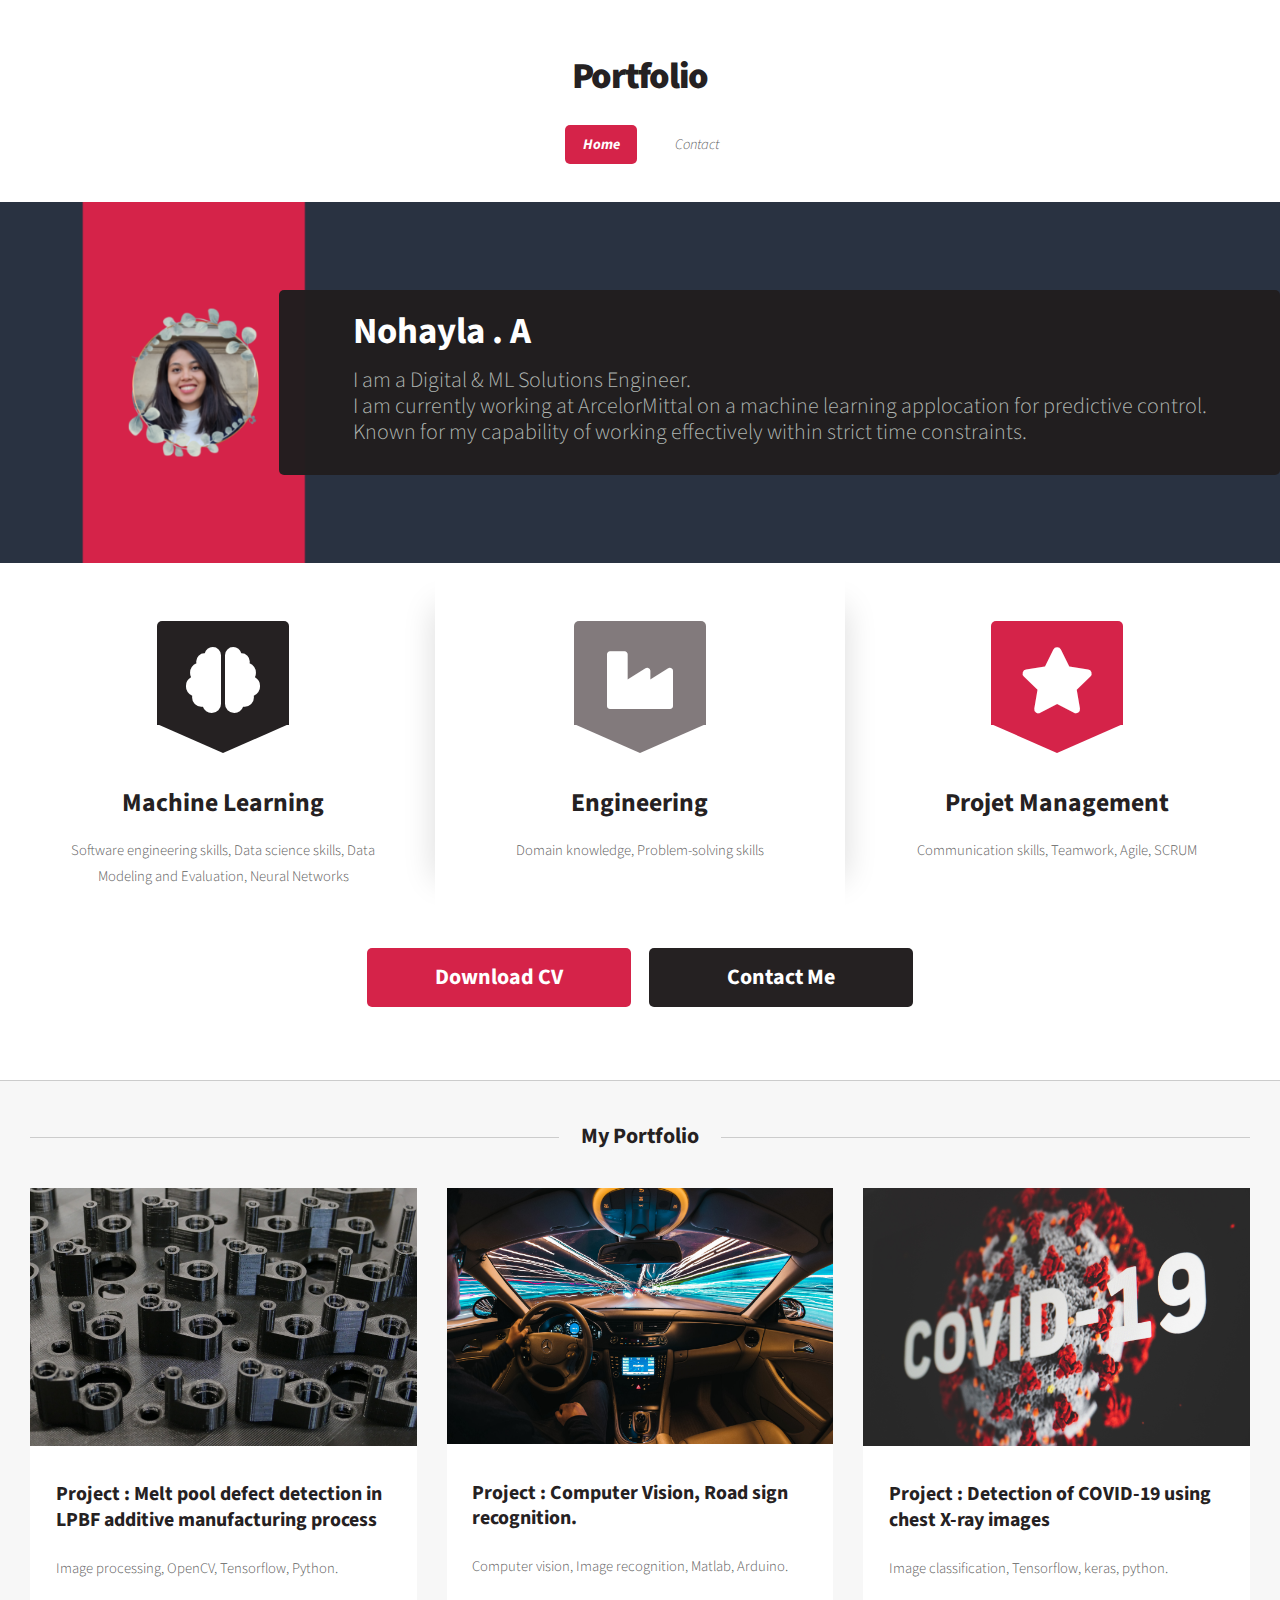
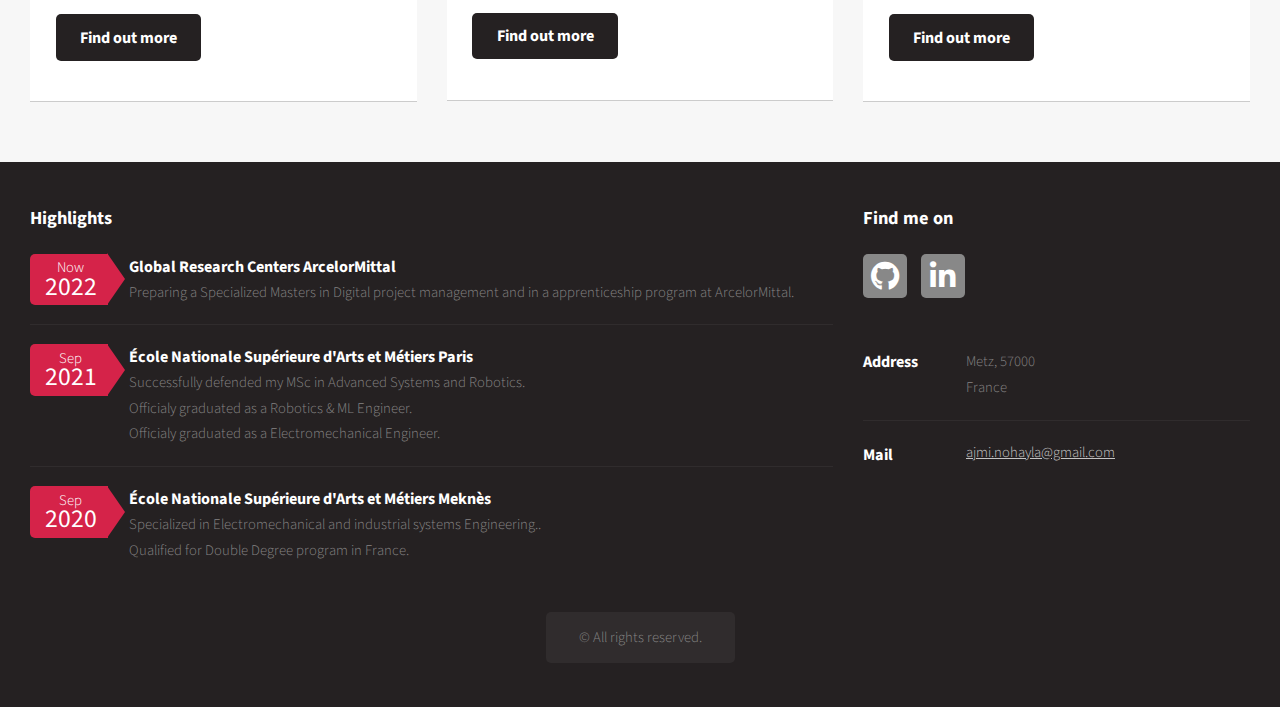
==== index.html @ 2f200c9f "initial commit" ====
<!DOCTYPE HTML>
<!--
	Dopetrope by HTML5 UP
	html5up.net | @ajlkn
	Free for personal and commercial use under the CCA 3.0 license (html5up.net/license)
-->
<html>
	<head>
		<title>Nohayla</title>
		<link rel="shortcut icon" href="images/logo.png" />
		<meta charset="utf-8" />
		<meta name="viewport" content="width=device-width, initial-scale=1, user-scalable=no" />
		<link rel="stylesheet" href="assets/css/main.css" />
	</head>
	<body class="homepage is-preload">
		<div id="page-wrapper">

			<!-- Header -->
				<section id="header">

					<!-- Logo -->
						<h1><a href="index.html">Portfolio</a></h1>

					<!-- Nav -->
						<nav id="nav">
							<ul>
								<li class="current"><a href="index.html">Home</a></li>
								<!-- <li>
									<a href="#">Dropdown</a>
									<ul>
										<li><a href="#">Lorem ipsum dolor</a></li>
										<li><a href="#">Magna phasellus</a></li>
										<li><a href="#">Etiam dolore nisl</a></li>
										<li>
											<a href="#">Phasellus consequat</a>
											<ul>
												<li><a href="#">Magna phasellus</a></li>
												<li><a href="#">Etiam dolore nisl</a></li>
												<li><a href="#">Veroeros feugiat</a></li>
												<li><a href="#">Nisl sed aliquam</a></li>
												<li><a href="#">Dolore adipiscing</a></li>
											</ul>
										</li>
										<li><a href="#">Veroeros feugiat</a></li>
									</ul>
								</li> -->
								<!-- <li><a href="left-sidebar.html">Left Sidebar</a></li>
								<li><a href="right-sidebar.html">Right Sidebar</a></li>-->
								<li><a href="contact.html">Contact</a></li> 
							</ul>
						</nav>

					<!-- Banner -->
						<section id="banner">
							<header>
								<h2>Nohayla . A</h2>
								<p> I am a Digital & ML Solutions Engineer. <br />
									I am currently working at ArcelorMittal on a machine learning applocation for predictive control.<br />
									Known for my capability of working effectively within strict time constraints.<br /></p>
							</header>
						</section>

					<!-- Intro -->
						<section id="intro" class="container">
							<div class="row">
								<div class="col-4 col-12-medium">
									<section class="first">
										<i class="icon solid featured alt fa-brain"></i>
										<header>
											<h2>Machine Learning</h2>
										</header>
										<p>Software engineering skills, Data science skills, Data Modeling and Evaluation, Neural Networks</p>
									</section>
								</div>
								<div class="col-4 col-12-medium">
									<section class="middle">
										<i class="icon solid featured alt2 fa-industry"></i>
										<header>
											<h2>Engineering</h2>
										</header>
										<p>Domain knowledge, Problem-solving skills</p>
									</section>
								</div>
								<div class="col-4 col-12-medium">
									<section class="last">
										<i class="icon solid featured fa-star"></i>
										<header>
											<h2>Projet Management</h2>
										</header>
										<p>Communication skills, Teamwork, Agile, SCRUM</p>
									</section>
								</div>
							</div>
							<footer>
								<ul class="actions">
									<li><a href="#" class="button large">Download CV</a></li>
									<li><a href="contact.html" class="button alt large">Contact Me</a></li>
								</ul>
							</footer>
						</section>

				</section>

			<!-- Main -->
				<section id="main">
					<div class="container">
						<div class="row">
							<div class="col-12">

								<!-- Portfolio -->
									<section>
										<header class="major">
											<h2>My Portfolio</h2>
										</header>
										<div class="row">
											<div class="col-4 col-6-medium col-12-small">
												<section class="box">
													<a href="#" class="image featured"><img src="images/pic02.jpg" alt="" /></a>
													<header>
														<h3>Project : Melt pool defect detection in LPBF additive manufacturing process</h3>
													</header>
													<p>Image processing, OpenCV, Tensorflow, Python.</p>
													<footer>
														<ul class="actions">
															<li><a href="#" class="button alt">Find out more</a></li>
														</ul>
													</footer>
												</section>
											</div>
											<div class="col-4 col-6-medium col-12-small">
												<section class="box">
													<a href="#" class="image featured"><img src="images/pic03.jpg" alt="" /></a>
													<header>
														<h3>Project : Computer Vision, Road sign recognition.</h3>
													</header>
													<p>Computer vision, Image recognition, Matlab, Arduino.</p>
													<footer>
														<ul class="actions">
															<li><a href="#" class="button alt">Find out more</a></li>
														</ul>
													</footer>
												</section>
											</div>
											<div class="col-4 col-6-medium col-12-small">
												<section class="box">
													<a href="#" class="image featured"><img src="images/pic04.jpg" alt="" /></a>
													<header>
														<h3>Project : Detection of COVID-19 using chest X-ray images</h3>
													</header>
													<p>Image classification, Tensorflow, keras, python.</p>
													<footer>
														<ul class="actions">
															<li><a href="#" class="button alt">Find out more</a></li>
														</ul>
													</footer>
												</section>
											</div>
											<!-- <div class="col-4 col-6-medium col-12-small">
												<section class="box">
													<a href="#" class="image featured"><img src="images/pic05.jpg" alt="" /></a>
													<header>
														<h3>Project 4</h3>
													</header>
													<p>Lorem ipsum dolor sit amet sit veroeros sed amet blandit consequat veroeros lorem blandit adipiscing et feugiat phasellus tempus dolore ipsum lorem dolore.</p>
													<footer>
														<ul class="actions">
															<li><a href="#" class="button alt">Find out more</a></li>
														</ul>
													</footer>
												</section>
											</div> -->
											<!-- <div class="col-4 col-6-medium col-12-small">
												<section class="box">
													<a href="#" class="image featured"><img src="images/pic06.jpg" alt="" /></a>
													<header>
														<h3>Etiam nisl consequat</h3>
													</header>
													<p>Lorem ipsum dolor sit amet sit veroeros sed amet blandit consequat veroeros lorem blandit adipiscing et feugiat phasellus tempus dolore ipsum lorem dolore.</p>
													<footer>
														<ul class="actions">
															<li><a href="#" class="button alt">Find out more</a></li>
														</ul>
													</footer>
												</section>
											</div>
											<div class="col-4 col-6-medium col-12-small">
												<section class="box">
													<a href="#" class="image featured"><img src="images/pic07.jpg" alt="" /></a>
													<header>
														<h3>Dolore nisl feugiat</h3>
													</header>
													<p>Lorem ipsum dolor sit amet sit veroeros sed amet blandit consequat veroeros lorem blandit adipiscing et feugiat phasellus tempus dolore ipsum lorem dolore.</p>
													<footer>
														<ul class="actions">
															<li><a href="#" class="button alt">Find out more</a></li>
														</ul>
													</footer>
												</section>
											</div> -->
										</div>
									</section>

							</div>
							<div class="col-12">

								<!-- Blog
									<section>
										<header class="major">
											<h2>The Blog</h2>
										</header>
										<div class="row">
											<div class="col-6 col-12-small">
												<section class="box">
													<a href="#" class="image featured"><img src="images/pic08.jpg" alt="" /></a>
													<header>
														<h3>Magna tempus consequat</h3>
														<p>Posted 45 minutes ago</p>
													</header>
													<p>Lorem ipsum dolor sit amet sit veroeros sed et blandit consequat sed veroeros lorem et blandit adipiscing feugiat phasellus tempus hendrerit, tortor vitae mattis tempor, sapien sem feugiat sapien, id suscipit magna felis nec elit. Class aptent taciti sociosqu ad litora torquent per conubia nostra, per inceptos lorem ipsum dolor sit amet.</p>
													<footer>
														<ul class="actions">
															<li><a href="#" class="button icon solid fa-file-alt">Continue Reading</a></li>
															<li><a href="#" class="button alt icon solid fa-comment">33 comments</a></li>
														</ul>
													</footer>
												</section>
											</div>
											<div class="col-6 col-12-small">
												<section class="box">
													<a href="#" class="image featured"><img src="images/pic09.jpg" alt="" /></a>
													<header>
														<h3>Aptent veroeros aliquam</h3>
														<p>Posted 45 minutes ago</p>
													</header>
													<p>Lorem ipsum dolor sit amet sit veroeros sed et blandit consequat sed veroeros lorem et blandit adipiscing feugiat phasellus tempus hendrerit, tortor vitae mattis tempor, sapien sem feugiat sapien, id suscipit magna felis nec elit. Class aptent taciti sociosqu ad litora torquent per conubia nostra, per inceptos lorem ipsum dolor sit amet.</p>
													<footer>
														<ul class="actions">
															<li><a href="#" class="button icon solid fa-file-alt">Continue Reading</a></li>
															<li><a href="#" class="button alt icon solid fa-comment">33 comments</a></li>
														</ul>
													</footer>
												</section>
											</div>
										</div>
									</section> -->

							</div>
						</div>
					</div>
				</section>

			<!-- Footer -->
				<section id="footer">
					<div class="container">
						<div class="row">
							<div class="col-8 col-12-medium">
								<section>
									<header>
										<h2>Highlights</h2>
									</header>
									<ul class="dates">
										<li>
											<span class="date">Now <strong>2022</strong></span>
											<h3><a href="https://corporate.arcelormittal.com/about/research-and-development">Global Research Centers ArcelorMittal</a></h3>
											<p>Preparing a Specialized Masters in Digital project management and in a apprenticeship program at ArcelorMittal.</p>
										</li>
										<li>
											<span class="date">Sep <strong>2021</strong></span>
											<h3><a href="https://artsetmetiers.fr/">École Nationale Supérieure d'Arts et Métiers Paris</a></h3>
											<p>Successfully defended my MSc in Advanced Systems and Robotics. <br />
												Officialy graduated as a Robotics & ML Engineer.<br />
												Officialy graduated as a Electromechanical Engineer.</p>
										</li>
										<li>
											<span class="date">Sep <strong>2020</strong></span>
											<h3><a href="http://www.ensam-umi.ac.ma/?page_id=4122">École Nationale Supérieure d'Arts et Métiers Meknès</a></h3>
											<p>Specialized in Electromechanical and industrial systems Engineering..<br />
												Qualified for Double Degree program in France.</p>
										</li>
									</ul>
								</section>
							</div>
							<!-- <div class="col-4 col-12-medium">
								<section>
									<header>
										<h2>What's this all about?</h2>
									</header>
									<a href="#" class="image featured"><img src="images/pic10.jpg" alt="" /></a>
									<p>
										This is <strong>Dopetrope</strong> a free, fully responsive HTML5 site template by
										<a href="http://twitter.com/ajlkn">AJ</a> for <a href="http://html5up.net/">HTML5 UP</a> It's released for free under
										the <a href="http://html5up.net/license/">Creative Commons Attribution</a> license so feel free to use it for any personal or commercial project &ndash; just don't forget to credit us!
									</p>
									<footer>
										<ul class="actions">
											<li><a href="#" class="button">Find out more</a></li>
										</ul>
									</footer>
								</section>
							</div> -->
							<!-- <div class="col-4 col-6-medium col-12-small">
								<section>
									<header>
										<h2>Tempus consequat</h2>
									</header>
									<ul class="divided">
										<li><a href="#">Lorem ipsum dolor sit amet sit veroeros</a></li>
										<li><a href="#">Sed et blandit consequat sed tlorem blandit</a></li>
										<li><a href="#">Adipiscing feugiat phasellus sed tempus</a></li>
										<li><a href="#">Hendrerit tortor vitae mattis tempor sapien</a></li>
										<li><a href="#">Sem feugiat sapien id suscipit magna felis nec</a></li>
										<li><a href="#">Elit class aptent taciti sociosqu ad litora</a></li>
									</ul>
								</section>
							</div> -->
							<!-- <div class="col-4 col-6-medium col-12-small">
								<section>
									<header>
										<h2>Ipsum et phasellus</h2>
									</header>
									<ul class="divided">
										<li><a href="#">Lorem ipsum dolor sit amet sit veroeros</a></li>
										<li><a href="#">Sed et blandit consequat sed tlorem blandit</a></li>
										<li><a href="#">Adipiscing feugiat phasellus sed tempus</a></li>
										<li><a href="#">Hendrerit tortor vitae mattis tempor sapien</a></li>
										<li><a href="#">Sem feugiat sapien id suscipit magna felis nec</a></li>
										<li><a href="#">Elit class aptent taciti sociosqu ad litora</a></li>
									</ul>
								</section>
							</div> -->
							<div class="col-4 col-12-medium">
								<section>
									<header>
										<h2>Find me on</h2>
									</header>
									<ul class="social">
										<li><a href="https://github.com/nouhin" class="icon brands fa-github" ><span class="label">Github</span></a></li>
										<li><a href="https://www.linkedin.com/in/nohayla-ajmi/" class="icon brands fa-linkedin-in" ><span class="label">LinkedIn</span></a></li>
									</ul>
									<ul class="contact">
										<li>
											<h3>Address</h3>
											<p>
												Metz, 57000<br />
												France
											</p>
										</li>
										<li>
											<h3>Mail</h3>
											<p><a href="#">ajmi.nohayla@gmail.com</a></p>
										</li>
									</ul>
								</section>
							</div>
							<div class="col-12">

								<!-- Copyright -->
									<div id="copyright">
										<ul class="links">
											<li>&copy; All rights reserved.</li>
										</ul>
									</div>

							</div>
						</div>
					</div>
				</section>

		</div>

		<!-- Scripts -->
			<script src="assets/js/jquery.min.js"></script>
			<script src="assets/js/jquery.dropotron.min.js"></script>
			<script src="assets/js/browser.min.js"></script>
			<script src="assets/js/breakpoints.min.js"></script>
			<script src="assets/js/util.js"></script>
			<script src="assets/js/main.js"></script>

	</body>
</html>
---- assets/css/main.css ----
@import url("fontawesome-all.min.css");
@import url("https://fonts.googleapis.com/css?family=Source+Sans+Pro:300,400,700,900,300italic");

/*
	Dopetrope by HTML5 UP
	html5up.net | @ajlkn
	Free for personal and commercial use under the CCA 3.0 license (html5up.net/license)
*/

html, body, div, span, applet, object,
iframe, h1, h2, h3, h4, h5, h6, p, blockquote,
pre, a, abbr, acronym, address, big, cite,
code, del, dfn, em, img, ins, kbd, q, s, samp,
small, strike, strong, sub, sup, tt, var, b,
u, i, center, dl, dt, dd, ol, ul, li, fieldset,
form, label, legend, table, caption, tbody,
tfoot, thead, tr, th, td, article, aside,
canvas, details, embed, figure, figcaption,
footer, header, hgroup, menu, nav, output, ruby,
section, summary, time, mark, audio, video {
	margin: 0;
	padding: 0;
	border: 0;
	font-size: 100%;
	font: inherit;
	vertical-align: baseline;}

article, aside, details, figcaption, figure,
footer, header, hgroup, menu, nav, section {
	display: block;}

body {
	line-height: 1;
}

ol, ul {
	list-style: none;
}

blockquote, q {
	quotes: none;
}

	blockquote:before, blockquote:after, q:before, q:after {
		content: '';
		content: none;
	}

table {
	border-collapse: collapse;
	border-spacing: 0;
}

body {
	-webkit-text-size-adjust: none;
}

mark {
	background-color: transparent;
	color: inherit;
}

input::-moz-focus-inner {
	border: 0;
	padding: 0;
}

input, select, textarea {
	-moz-appearance: none;
	-webkit-appearance: none;
	-ms-appearance: none;
	appearance: none;
}

/* Basic */

	html {
		box-sizing: border-box;
	}

	*, *:before, *:after {
		box-sizing: inherit;
	}

	body {
		background: #252122;
		background-image: url("images/bg02.png");
	}

		body.is-preload *, body.is-preload *:before, body.is-preload *:after {
			-moz-animation: none !important;
			-webkit-animation: none !important;
			-ms-animation: none !important;
			animation: none !important;
			-moz-transition: none !important;
			-webkit-transition: none !important;
			-ms-transition: none !important;
			transition: none !important;
		}

	body, input, textarea, select {
		font-family: 'Source Sans Pro';
		font-weight: 300;
		color: #5d5d5d;
		font-size: 14pt;
		line-height: 1.75em;
	}

	strong, b {
		color: #252122;
		font-weight: 400;
	}

	i, em {
		font-style: italic;
	}

	sub {
		position: relative;
		top: 0.5em;
		font-size: 0.8em;
	}

	sup {
		position: relative;
		top: -0.5em;
		font-size: 0.8em;
	}

	blockquote {
		border-left: solid 0.75em #dddddd;
		padding: 1em 0 1em 1.5em;
		font-style: italic;
	}

	h1, h2, h3, h4, h5, h6 {
		color: #252122;
		font-weight: 700;
	}

	h1 a, h2 a, h3 a, h4 a, h5 a, h6 a {
		color: inherit;
		text-decoration: none;
	}

	h2 {
		font-size: 1.5em;
	}

	h3 {
		font-size: 1.35em;
	}

	a {
		color: #d52349;
		text-decoration: underline;
	}

		a:hover {
			text-decoration: none;
		}

	br.clear {
		clear: both;
	}

	hr {
		border: 0;
		border-top: solid 1px #dddddd;
		height: 1px;
		margin: 2em 0 2em 0;
	}

	p, ul, ol, dl, table {
		margin-bottom: 2em;
	}

/* Container */

	.container {
		margin: 0 auto;
		max-width: 100%;
		width: 70em;
	}

		@media screen and (max-width: 1680px) {

			.container {
				width: 70em;
			}

		}

		@media screen and (max-width: 1280px) {

			.container {
				width: calc(100% - 60px);
			}

		}

		@media screen and (max-width: 980px) {

			.container {
				width: calc(100% - 80px);
			}

		}

		@media screen and (max-width: 736px) {

			.container {
				width: calc(100% - 40px);
			}

		}

/* Row */

	.row {
		display: flex;
		flex-wrap: wrap;
		box-sizing: border-box;
		align-items: stretch;
	}

		.row > * {
			box-sizing: border-box;
		}

		.row.gtr-uniform > * > :last-child {
			margin-bottom: 0;
		}

		.row.aln-left {
			justify-content: flex-start;
		}

		.row.aln-center {
			justify-content: center;
		}

		.row.aln-right {
			justify-content: flex-end;
		}

		.row.aln-top {
			align-items: flex-start;
		}

		.row.aln-middle {
			align-items: center;
		}

		.row.aln-bottom {
			align-items: flex-end;
		}

		.row > .imp {
			order: -1;
		}

		.row > .col-1 {
			width: 8.33333%;
		}

		.row > .off-1 {
			margin-left: 8.33333%;
		}

		.row > .col-2 {
			width: 16.66667%;
		}

		.row > .off-2 {
			margin-left: 16.66667%;
		}

		.row > .col-3 {
			width: 25%;
		}

		.row > .off-3 {
			margin-left: 25%;
		}

		.row > .col-4 {
			width: 33.33333%;
		}

		.row > .off-4 {
			margin-left: 33.33333%;
		}

		.row > .col-5 {
			width: 41.66667%;
		}

		.row > .off-5 {
			margin-left: 41.66667%;
		}

		.row > .col-6 {
			width: 50%;
		}

		.row > .off-6 {
			margin-left: 50%;
		}

		.row > .col-7 {
			width: 58.33333%;
		}

		.row > .off-7 {
			margin-left: 58.33333%;
		}

		.row > .col-8 {
			width: 66.66667%;
		}

		.row > .off-8 {
			margin-left: 66.66667%;
		}

		.row > .col-9 {
			width: 75%;
		}

		.row > .off-9 {
			margin-left: 75%;
		}

		.row > .col-10 {
			width: 83.33333%;
		}

		.row > .off-10 {
			margin-left: 83.33333%;
		}

		.row > .col-11 {
			width: 91.66667%;
		}

		.row > .off-11 {
			margin-left: 91.66667%;
		}

		.row > .col-12 {
			width: 100%;
		}

		.row > .off-12 {
			margin-left: 100%;
		}

		.row.gtr-0 {
			margin-top: 0px;
			margin-left: 0px;
		}

			.row.gtr-0 > * {
				padding: 0px 0 0 0px;
			}

			.row.gtr-0.gtr-uniform {
				margin-top: 0px;
			}

				.row.gtr-0.gtr-uniform > * {
					padding-top: 0px;
				}

		.row.gtr-25 {
			margin-top: -12.5px;
			margin-left: -12.5px;
		}

			.row.gtr-25 > * {
				padding: 12.5px 0 0 12.5px;
			}

			.row.gtr-25.gtr-uniform {
				margin-top: -12.5px;
			}

				.row.gtr-25.gtr-uniform > * {
					padding-top: 12.5px;
				}

		.row.gtr-50 {
			margin-top: -25px;
			margin-left: -25px;
		}

			.row.gtr-50 > * {
				padding: 25px 0 0 25px;
			}

			.row.gtr-50.gtr-uniform {
				margin-top: -25px;
			}

				.row.gtr-50.gtr-uniform > * {
					padding-top: 25px;
				}

		.row {
			margin-top: -50px;
			margin-left: -50px;
		}

			.row > * {
				padding: 50px 0 0 50px;
			}

			.row.gtr-uniform {
				margin-top: -50px;
			}

				.row.gtr-uniform > * {
					padding-top: 50px;
				}

		.row.gtr-150 {
			margin-top: -75px;
			margin-left: -75px;
		}

			.row.gtr-150 > * {
				padding: 75px 0 0 75px;
			}

			.row.gtr-150.gtr-uniform {
				margin-top: -75px;
			}

				.row.gtr-150.gtr-uniform > * {
					padding-top: 75px;
				}

		.row.gtr-200 {
			margin-top: -100px;
			margin-left: -100px;
		}

			.row.gtr-200 > * {
				padding: 100px 0 0 100px;
			}

			.row.gtr-200.gtr-uniform {
				margin-top: -100px;
			}

				.row.gtr-200.gtr-uniform > * {
					padding-top: 100px;
				}

		@media screen and (max-width: 1680px) {

			.row {
				display: flex;
				flex-wrap: wrap;
				box-sizing: border-box;
				align-items: stretch;
			}

				.row > * {
					box-sizing: border-box;
				}

				.row.gtr-uniform > * > :last-child {
					margin-bottom: 0;
				}

				.row.aln-left {
					justify-content: flex-start;
				}

				.row.aln-center {
					justify-content: center;
				}

				.row.aln-right {
					justify-content: flex-end;
				}

				.row.aln-top {
					align-items: flex-start;
				}

				.row.aln-middle {
					align-items: center;
				}

				.row.aln-bottom {
					align-items: flex-end;
				}

				.row > .imp-xlarge {
					order: -1;
				}

				.row > .col-1-xlarge {
					width: 8.33333%;
				}

				.row > .off-1-xlarge {
					margin-left: 8.33333%;
				}

				.row > .col-2-xlarge {
					width: 16.66667%;
				}

				.row > .off-2-xlarge {
					margin-left: 16.66667%;
				}

				.row > .col-3-xlarge {
					width: 25%;
				}

				.row > .off-3-xlarge {
					margin-left: 25%;
				}

				.row > .col-4-xlarge {
					width: 33.33333%;
				}

				.row > .off-4-xlarge {
					margin-left: 33.33333%;
				}

				.row > .col-5-xlarge {
					width: 41.66667%;
				}

				.row > .off-5-xlarge {
					margin-left: 41.66667%;
				}

				.row > .col-6-xlarge {
					width: 50%;
				}

				.row > .off-6-xlarge {
					margin-left: 50%;
				}

				.row > .col-7-xlarge {
					width: 58.33333%;
				}

				.row > .off-7-xlarge {
					margin-left: 58.33333%;
				}

				.row > .col-8-xlarge {
					width: 66.66667%;
				}

				.row > .off-8-xlarge {
					margin-left: 66.66667%;
				}

				.row > .col-9-xlarge {
					width: 75%;
				}

				.row > .off-9-xlarge {
					margin-left: 75%;
				}

				.row > .col-10-xlarge {
					width: 83.33333%;
				}

				.row > .off-10-xlarge {
					margin-left: 83.33333%;
				}

				.row > .col-11-xlarge {
					width: 91.66667%;
				}

				.row > .off-11-xlarge {
					margin-left: 91.66667%;
				}

				.row > .col-12-xlarge {
					width: 100%;
				}

				.row > .off-12-xlarge {
					margin-left: 100%;
				}

				.row.gtr-0 {
					margin-top: 0px;
					margin-left: 0px;
				}

					.row.gtr-0 > * {
						padding: 0px 0 0 0px;
					}

					.row.gtr-0.gtr-uniform {
						margin-top: 0px;
					}

						.row.gtr-0.gtr-uniform > * {
							padding-top: 0px;
						}

				.row.gtr-25 {
					margin-top: -12.5px;
					margin-left: -12.5px;
				}

					.row.gtr-25 > * {
						padding: 12.5px 0 0 12.5px;
					}

					.row.gtr-25.gtr-uniform {
						margin-top: -12.5px;
					}

						.row.gtr-25.gtr-uniform > * {
							padding-top: 12.5px;
						}

				.row.gtr-50 {
					margin-top: -25px;
					margin-left: -25px;
				}

					.row.gtr-50 > * {
						padding: 25px 0 0 25px;
					}

					.row.gtr-50.gtr-uniform {
						margin-top: -25px;
					}

						.row.gtr-50.gtr-uniform > * {
							padding-top: 25px;
						}

				.row {
					margin-top: -50px;
					margin-left: -50px;
				}

					.row > * {
						padding: 50px 0 0 50px;
					}

					.row.gtr-uniform {
						margin-top: -50px;
					}

						.row.gtr-uniform > * {
							padding-top: 50px;
						}

				.row.gtr-150 {
					margin-top: -75px;
					margin-left: -75px;
				}

					.row.gtr-150 > * {
						padding: 75px 0 0 75px;
					}

					.row.gtr-150.gtr-uniform {
						margin-top: -75px;
					}

						.row.gtr-150.gtr-uniform > * {
							padding-top: 75px;
						}

				.row.gtr-200 {
					margin-top: -100px;
					margin-left: -100px;
				}

					.row.gtr-200 > * {
						padding: 100px 0 0 100px;
					}

					.row.gtr-200.gtr-uniform {
						margin-top: -100px;
					}

						.row.gtr-200.gtr-uniform > * {
							padding-top: 100px;
						}

		}

		@media screen and (max-width: 1280px) {

			.row {
				display: flex;
				flex-wrap: wrap;
				box-sizing: border-box;
				align-items: stretch;
			}

				.row > * {
					box-sizing: border-box;
				}

				.row.gtr-uniform > * > :last-child {
					margin-bottom: 0;
				}

				.row.aln-left {
					justify-content: flex-start;
				}

				.row.aln-center {
					justify-content: center;
				}

				.row.aln-right {
					justify-content: flex-end;
				}

				.row.aln-top {
					align-items: flex-start;
				}

				.row.aln-middle {
					align-items: center;
				}

				.row.aln-bottom {
					align-items: flex-end;
				}

				.row > .imp-large {
					order: -1;
				}

				.row > .col-1-large {
					width: 8.33333%;
				}

				.row > .off-1-large {
					margin-left: 8.33333%;
				}

				.row > .col-2-large {
					width: 16.66667%;
				}

				.row > .off-2-large {
					margin-left: 16.66667%;
				}

				.row > .col-3-large {
					width: 25%;
				}

				.row > .off-3-large {
					margin-left: 25%;
				}

				.row > .col-4-large {
					width: 33.33333%;
				}

				.row > .off-4-large {
					margin-left: 33.33333%;
				}

				.row > .col-5-large {
					width: 41.66667%;
				}

				.row > .off-5-large {
					margin-left: 41.66667%;
				}

				.row > .col-6-large {
					width: 50%;
				}

				.row > .off-6-large {
					margin-left: 50%;
				}

				.row > .col-7-large {
					width: 58.33333%;
				}

				.row > .off-7-large {
					margin-left: 58.33333%;
				}

				.row > .col-8-large {
					width: 66.66667%;
				}

				.row > .off-8-large {
					margin-left: 66.66667%;
				}

				.row > .col-9-large {
					width: 75%;
				}

				.row > .off-9-large {
					margin-left: 75%;
				}

				.row > .col-10-large {
					width: 83.33333%;
				}

				.row > .off-10-large {
					margin-left: 83.33333%;
				}

				.row > .col-11-large {
					width: 91.66667%;
				}

				.row > .off-11-large {
					margin-left: 91.66667%;
				}

				.row > .col-12-large {
					width: 100%;
				}

				.row > .off-12-large {
					margin-left: 100%;
				}

				.row.gtr-0 {
					margin-top: 0px;
					margin-left: 0px;
				}

					.row.gtr-0 > * {
						padding: 0px 0 0 0px;
					}

					.row.gtr-0.gtr-uniform {
						margin-top: 0px;
					}

						.row.gtr-0.gtr-uniform > * {
							padding-top: 0px;
						}

				.row.gtr-25 {
					margin-top: -7.5px;
					margin-left: -7.5px;
				}

					.row.gtr-25 > * {
						padding: 7.5px 0 0 7.5px;
					}

					.row.gtr-25.gtr-uniform {
						margin-top: -7.5px;
					}

						.row.gtr-25.gtr-uniform > * {
							padding-top: 7.5px;
						}

				.row.gtr-50 {
					margin-top: -15px;
					margin-left: -15px;
				}

					.row.gtr-50 > * {
						padding: 15px 0 0 15px;
					}

					.row.gtr-50.gtr-uniform {
						margin-top: -15px;
					}

						.row.gtr-50.gtr-uniform > * {
							padding-top: 15px;
						}

				.row {
					margin-top: -30px;
					margin-left: -30px;
				}

					.row > * {
						padding: 30px 0 0 30px;
					}

					.row.gtr-uniform {
						margin-top: -30px;
					}

						.row.gtr-uniform > * {
							padding-top: 30px;
						}

				.row.gtr-150 {
					margin-top: -45px;
					margin-left: -45px;
				}

					.row.gtr-150 > * {
						padding: 45px 0 0 45px;
					}

					.row.gtr-150.gtr-uniform {
						margin-top: -45px;
					}

						.row.gtr-150.gtr-uniform > * {
							padding-top: 45px;
						}

				.row.gtr-200 {
					margin-top: -60px;
					margin-left: -60px;
				}

					.row.gtr-200 > * {
						padding: 60px 0 0 60px;
					}

					.row.gtr-200.gtr-uniform {
						margin-top: -60px;
					}

						.row.gtr-200.gtr-uniform > * {
							padding-top: 60px;
						}

		}

		@media screen and (max-width: 980px) {

			.row {
				display: flex;
				flex-wrap: wrap;
				box-sizing: border-box;
				align-items: stretch;
			}

				.row > * {
					box-sizing: border-box;
				}

				.row.gtr-uniform > * > :last-child {
					margin-bottom: 0;
				}

				.row.aln-left {
					justify-content: flex-start;
				}

				.row.aln-center {
					justify-content: center;
				}

				.row.aln-right {
					justify-content: flex-end;
				}

				.row.aln-top {
					align-items: flex-start;
				}

				.row.aln-middle {
					align-items: center;
				}

				.row.aln-bottom {
					align-items: flex-end;
				}

				.row > .imp-medium {
					order: -1;
				}

				.row > .col-1-medium {
					width: 8.33333%;
				}

				.row > .off-1-medium {
					margin-left: 8.33333%;
				}

				.row > .col-2-medium {
					width: 16.66667%;
				}

				.row > .off-2-medium {
					margin-left: 16.66667%;
				}

				.row > .col-3-medium {
					width: 25%;
				}

				.row > .off-3-medium {
					margin-left: 25%;
				}

				.row > .col-4-medium {
					width: 33.33333%;
				}

				.row > .off-4-medium {
					margin-left: 33.33333%;
				}

				.row > .col-5-medium {
					width: 41.66667%;
				}

				.row > .off-5-medium {
					margin-left: 41.66667%;
				}

				.row > .col-6-medium {
					width: 50%;
				}

				.row > .off-6-medium {
					margin-left: 50%;
				}

				.row > .col-7-medium {
					width: 58.33333%;
				}

				.row > .off-7-medium {
					margin-left: 58.33333%;
				}

				.row > .col-8-medium {
					width: 66.66667%;
				}

				.row > .off-8-medium {
					margin-left: 66.66667%;
				}

				.row > .col-9-medium {
					width: 75%;
				}

				.row > .off-9-medium {
					margin-left: 75%;
				}

				.row > .col-10-medium {
					width: 83.33333%;
				}

				.row > .off-10-medium {
					margin-left: 83.33333%;
				}

				.row > .col-11-medium {
					width: 91.66667%;
				}

				.row > .off-11-medium {
					margin-left: 91.66667%;
				}

				.row > .col-12-medium {
					width: 100%;
				}

				.row > .off-12-medium {
					margin-left: 100%;
				}

				.row.gtr-0 {
					margin-top: 0px;
					margin-left: 0px;
				}

					.row.gtr-0 > * {
						padding: 0px 0 0 0px;
					}

					.row.gtr-0.gtr-uniform {
						margin-top: 0px;
					}

						.row.gtr-0.gtr-uniform > * {
							padding-top: 0px;
						}

				.row.gtr-25 {
					margin-top: -10px;
					margin-left: -10px;
				}

					.row.gtr-25 > * {
						padding: 10px 0 0 10px;
					}

					.row.gtr-25.gtr-uniform {
						margin-top: -10px;
					}

						.row.gtr-25.gtr-uniform > * {
							padding-top: 10px;
						}

				.row.gtr-50 {
					margin-top: -20px;
					margin-left: -20px;
				}

					.row.gtr-50 > * {
						padding: 20px 0 0 20px;
					}

					.row.gtr-50.gtr-uniform {
						margin-top: -20px;
					}

						.row.gtr-50.gtr-uniform > * {
							padding-top: 20px;
						}

				.row {
					margin-top: -40px;
					margin-left: -40px;
				}

					.row > * {
						padding: 40px 0 0 40px;
					}

					.row.gtr-uniform {
						margin-top: -40px;
					}

						.row.gtr-uniform > * {
							padding-top: 40px;
						}

				.row.gtr-150 {
					margin-top: -60px;
					margin-left: -60px;
				}

					.row.gtr-150 > * {
						padding: 60px 0 0 60px;
					}

					.row.gtr-150.gtr-uniform {
						margin-top: -60px;
					}

						.row.gtr-150.gtr-uniform > * {
							padding-top: 60px;
						}

				.row.gtr-200 {
					margin-top: -80px;
					margin-left: -80px;
				}

					.row.gtr-200 > * {
						padding: 80px 0 0 80px;
					}

					.row.gtr-200.gtr-uniform {
						margin-top: -80px;
					}

						.row.gtr-200.gtr-uniform > * {
							padding-top: 80px;
						}

		}

		@media screen and (max-width: 736px) {

			.row {
				display: flex;
				flex-wrap: wrap;
				box-sizing: border-box;
				align-items: stretch;
			}

				.row > * {
					box-sizing: border-box;
				}

				.row.gtr-uniform > * > :last-child {
					margin-bottom: 0;
				}

				.row.aln-left {
					justify-content: flex-start;
				}

				.row.aln-center {
					justify-content: center;
				}

				.row.aln-right {
					justify-content: flex-end;
				}

				.row.aln-top {
					align-items: flex-start;
				}

				.row.aln-middle {
					align-items: center;
				}

				.row.aln-bottom {
					align-items: flex-end;
				}

				.row > .imp-small {
					order: -1;
				}

				.row > .col-1-small {
					width: 8.33333%;
				}

				.row > .off-1-small {
					margin-left: 8.33333%;
				}

				.row > .col-2-small {
					width: 16.66667%;
				}

				.row > .off-2-small {
					margin-left: 16.66667%;
				}

				.row > .col-3-small {
					width: 25%;
				}

				.row > .off-3-small {
					margin-left: 25%;
				}

				.row > .col-4-small {
					width: 33.33333%;
				}

				.row > .off-4-small {
					margin-left: 33.33333%;
				}

				.row > .col-5-small {
					width: 41.66667%;
				}

				.row > .off-5-small {
					margin-left: 41.66667%;
				}

				.row > .col-6-small {
					width: 50%;
				}

				.row > .off-6-small {
					margin-left: 50%;
				}

				.row > .col-7-small {
					width: 58.33333%;
				}

				.row > .off-7-small {
					margin-left: 58.33333%;
				}

				.row > .col-8-small {
					width: 66.66667%;
				}

				.row > .off-8-small {
					margin-left: 66.66667%;
				}

				.row > .col-9-small {
					width: 75%;
				}

				.row > .off-9-small {
					margin-left: 75%;
				}

				.row > .col-10-small {
					width: 83.33333%;
				}

				.row > .off-10-small {
					margin-left: 83.33333%;
				}

				.row > .col-11-small {
					width: 91.66667%;
				}

				.row > .off-11-small {
					margin-left: 91.66667%;
				}

				.row > .col-12-small {
					width: 100%;
				}

				.row > .off-12-small {
					margin-left: 100%;
				}

				.row.gtr-0 {
					margin-top: 0px;
					margin-left: 0px;
				}

					.row.gtr-0 > * {
						padding: 0px 0 0 0px;
					}

					.row.gtr-0.gtr-uniform {
						margin-top: 0px;
					}

						.row.gtr-0.gtr-uniform > * {
							padding-top: 0px;
						}

				.row.gtr-25 {
					margin-top: -5px;
					margin-left: -5px;
				}

					.row.gtr-25 > * {
						padding: 5px 0 0 5px;
					}

					.row.gtr-25.gtr-uniform {
						margin-top: -5px;
					}

						.row.gtr-25.gtr-uniform > * {
							padding-top: 5px;
						}

				.row.gtr-50 {
					margin-top: -10px;
					margin-left: -10px;
				}

					.row.gtr-50 > * {
						padding: 10px 0 0 10px;
					}

					.row.gtr-50.gtr-uniform {
						margin-top: -10px;
					}

						.row.gtr-50.gtr-uniform > * {
							padding-top: 10px;
						}

				.row {
					margin-top: -20px;
					margin-left: -20px;
				}

					.row > * {
						padding: 20px 0 0 20px;
					}

					.row.gtr-uniform {
						margin-top: -20px;
					}

						.row.gtr-uniform > * {
							padding-top: 20px;
						}

				.row.gtr-150 {
					margin-top: -30px;
					margin-left: -30px;
				}

					.row.gtr-150 > * {
						padding: 30px 0 0 30px;
					}

					.row.gtr-150.gtr-uniform {
						margin-top: -30px;
					}

						.row.gtr-150.gtr-uniform > * {
							padding-top: 30px;
						}

				.row.gtr-200 {
					margin-top: -40px;
					margin-left: -40px;
				}

					.row.gtr-200 > * {
						padding: 40px 0 0 40px;
					}

					.row.gtr-200.gtr-uniform {
						margin-top: -40px;
					}

						.row.gtr-200.gtr-uniform > * {
							padding-top: 40px;
						}

		}

/* Form */

	form label {
		display: block;
		color: #252122;
		font-weight: 400;
		margin: 0 0 0.5em 0;
	}

	form input[type=text],
	form input[type=email],
	form input[type=password],
	form select,
	form textarea {
		-webkit-appearance: none;
		display: block;
		border: 0;
		padding: 0.75em 1em;
		font-size: 1em;
		border-radius: 5px;
		border: solid 1px #dddddd;
		background: #fff;
		width: 100%;
	}

		form input[type=text]:focus,
		form input[type=email]:focus,
		form input[type=password]:focus,
		form select:focus,
		form textarea:focus {
			box-shadow: inset 0px 0px 1px 1px #43bff0;
		}

	form textarea {
		height: 15em;
	}

	form ::-webkit-input-placeholder {
		color: #555 !important;
	}

	form :-moz-placeholder {
		color: #555 !important;
	}

	form ::-moz-placeholder {
		color: #555 !important;
	}

	form :-ms-input-placeholder {
		color: #555 !important;
	}

	form ::-moz-focus-inner {
		border: 0;
	}

/* Tables */

	table {
		width: 100%;
	}

		table tr {
			border-top: solid 1px #dddddd;
		}

			table tr:first-child {
				border-top: 0;
			}

		table td {
			padding: 0.5em 1em 0.5em 1em;
		}

		table th {
			text-align: left;
			padding: 0.5em 1em 0.5em 1em;
			font-weight: 700;
			margin: 0 0 1em 0;
		}

		table thead {
			border-bottom: solid 2px #dddddd;
		}

/* Section/Article */

	section, article {
		margin-bottom: 2.5em;
	}

		section > :last-child, section:last-child, article > :last-child, article:last-child {
			margin-bottom: 0;
		}

	header {
		margin: 0 0 1.5em 0;
	}

		header > p {
			display: block;
			font-style: italic;
			margin: 0.5em 0 0 0;
			padding-bottom: 0.5em;
		}

		header.major {
			position: relative;
			text-align: center;
			border-top: solid 1px #ccc;
			top: 1em;
			margin: 0 0 3em 0;
		}

			header.major h2 {
				background: #fff;
				position: relative;
				top: -0.65em;
				display: inline;
				margin: 0;
				padding: 0 1em 0 1em;
			}

	footer {
		margin: 2.25em 0 0 0;
	}

/* Box */

	.box {
		background: #ffffff;
		border-bottom: solid 1px #ccc;
		padding: 2.75em 1.75em 2.75em 1.75em;
	}

		.box .image.featured {
			position: relative;
			width: auto;
			left: 1.75em;
			top: 1.75em;
			margin: -4.5em 0 4.25em -3.5em;
		}

		.box.post header {
			padding-top: 1em;
			margin: 0 0 2em 0;
		}

		.box.post h2 {
			font-size: 2.5em;
			letter-spacing: -0.015em;
		}

		.box.post header > p {
			margin-top: 1.25em;
			font-size: 1.25em;
		}

		.box footer ul.actions {
			margin-bottom: 0;
		}

/* Button */

	input[type="button"],
	input[type="submit"],
	input[type="reset"],
	button,
	.button {
		-webkit-appearance: none;
		display: inline-block;
		text-decoration: none;
		cursor: pointer;
		border: 0;
		border-radius: 5px;
		background: #d52349;
		color: #fff !important;
		font-weight: 700;
		outline: 0;
		font-size: 1.1em;
		padding: 0.65em 1.5em 0.65em 1.5em;
		text-align: center;
		-moz-transition: background-color .25s ease-in-out;
		-webkit-transition: background-color .25s ease-in-out;
		-ms-transition: background-color .25s ease-in-out;
		transition: background-color .25s ease-in-out;
	}

		input[type="button"]:hover,
		input[type="submit"]:hover,
		input[type="reset"]:hover,
		button:hover,
		.button:hover {
			background: #e53359;
		}

		input[type="button"]:active,
		input[type="submit"]:active,
		input[type="reset"]:active,
		button:active,
		.button:active {
			background: #c51349;
		}

		input[type="button"].alt,
		input[type="submit"].alt,
		input[type="reset"].alt,
		button.alt,
		.button.alt {
			background: #252122;
		}

			input[type="button"].alt:hover,
			input[type="submit"].alt:hover,
			input[type="reset"].alt:hover,
			button.alt:hover,
			.button.alt:hover {
				background: #353132;
			}

			input[type="button"].alt:active,
			input[type="submit"].alt:active,
			input[type="reset"].alt:active,
			button.alt:active,
			.button.alt:active {
				background: #151112;
			}

		input[type="button"].icon:before,
		input[type="submit"].icon:before,
		input[type="reset"].icon:before,
		button.icon:before,
		.button.icon:before {
			opacity: 0.35;
			position: relative;
			top: 0.05em;
			margin-right: 0.75em;
		}

		input[type="button"].large,
		input[type="submit"].large,
		input[type="reset"].large,
		button.large,
		.button.large {
			font-size: 1.5em;
			padding: 0.75em 1.5em 0.75em 1.5em;
		}

/* Image */

	.image {
		display: inline-block;
		outline: 0;
	}

		.image img {
			display: block;
			width: 100%;
		}

		.image.centered {
			display: block;
			margin: 0 0 2em 0;
		}

			.image.centered img {
				margin: 0 auto;
				width: auto;
			}

		.image.featured {
			display: block;
			width: 100%;
			margin: 0 0 2em 0;
		}

		.image.left {
			float: left;
			margin: 0 2em 2em 0;
		}

/* List */

	ul {
		list-style: disc;
		padding-left: 1em;
	}

		ul li {
			padding-left: 0.5em;
		}

	ol {
		list-style: decimal;
		padding-left: 1.25em;
	}

		ol li {
			padding-left: 0.25em;
		}

/* Actions */

	ul.actions {
		list-style: none;
		padding-left: 0;
	}

		ul.actions li {
			display: inline-block;
			margin-left: 1em;
			padding-left: 0;
		}

			ul.actions li:first-child {
				margin-left: 0;
			}

/* Links */

	ul.links {
		list-style: none;
		padding-left: 0;
	}

		ul.links li {
			display: inline-block;
			border-left: solid 1px rgba(255, 255, 255, 0.05);
			padding: 0 0 0 1em;
			margin: 0 0 0 1em;
		}

			ul.links li:first-child {
				border-left: 0;
				padding-left: 0;
				margin-left: 0;
			}

/* Contact */

	ul.contact {
		list-style: none;
		padding-left: 0;
	}

		ul.contact li {
			position: relative;
			border-top: solid 1px #ddd;
			padding: 1.3em 0 1.3em 7em;
		}

			ul.contact li h3 {
				position: absolute;
				left: 0;
				top: 1.3em;
				font-size: 1.1em;
			}

			ul.contact li p {
				margin: 0;
			}

			ul.contact li:first-child {
				padding-top: 0;
				border-top: 0;
			}

				ul.contact li:first-child h3 {
					top: 0;
				}

/* Dates */

	ul.dates {
		list-style: none;
		padding-left: 0;
	}

		ul.dates li {
			position: relative;
			border-top: solid 1px #ddd;
			padding: 1.3em 0 1.3em 6.75em;
		}

		ul.dates .date {
			display: block;
			position: absolute;
			left: 0;
			top: 1.3em;
			background-color: #d52349;
			height: 3.5em;
			text-align: center;
			color: #fff;
			line-height: 1em;
			border-top-left-radius: 5px;
			border-bottom-left-radius: 5px;
			padding: 0.5em 0.75em 0 1em;
		}

			ul.dates .date:after {
				content: '';
				position: absolute;
				bottom: 0;
				right: -1.2em;
				border-left: solid 1.25em #d52349;
				border-top: solid 1.8em transparent;
				border-bottom: solid 1.8em transparent;
			}

			ul.dates .date strong {
				display: block;
				font-size: 1.75em;
				padding-top: 0.15em;
			}

		ul.dates h3 {
			font-size: 1.1em;
		}

		ul.dates p {
			margin: 0;
		}

		ul.dates li:first-child {
			border-top: 0;
			padding-top: 0;
		}

			ul.dates li:first-child .date {
				top: 0;
			}

/* Divided */

	ul.divided {
		list-style: none;
		padding-left: 0;
	}

		ul.divided li {
			border-top: solid 1px #ddd;
			padding: 1em 0 1em 0;
		}

			ul.divided li:first-child {
				border-top: 0;
				padding-top: 0;
			}

/* Social */

	ul.social {
		list-style: none;
		padding-left: 0;
		overflow: hidden;
		cursor: default;
		margin: 0 0 3.25em 0;
	}

		ul.social li {
			display: inline-block;
			padding-left: 0;
			margin-left: 0.75em;
		}

			ul.social li:first-child {
				margin-left: 0;
			}

			ul.social li a {
				display: inline-block;
				width: 3em;
				height: 3em;
				text-align: center;
				border-radius: 5px;
				background: #888;
				-moz-transition: background-color .25s ease-in-out;
				-webkit-transition: background-color .25s ease-in-out;
				-ms-transition: background-color .25s ease-in-out;
				transition: background-color .25s ease-in-out;
			}

				ul.social li a:before {
					color: #fff;
					font-size: 2em;
					line-height: 1.5em;
				}

				ul.social li a.fa-facebook {
					background: #3c5a98;
				}

					ul.social li a.fa-facebook:hover {
						background: #4c6aa8;
					}

				ul.social li a.fa-twitter {
					background: #2daae4;
				}

					ul.social li a.fa-twitter:hover {
						background: #3dbaf4;
					}

				ul.social li a.fa-dribbble {
					background: #c4376b;
				}

					ul.social li a.fa-dribbble:hover {
						background: #d4477b;
					}

				ul.social li a.fa-linkedin {
					background: #006599;
				}

					ul.social li a.fa-linkedin:hover {
						background: #1075a9;
					}

				ul.social li a.fa-tumblr {
					background: #2b4661;
				}

					ul.social li a.fa-tumblr:hover {
						background: #3b5671;
					}

				ul.social li a.fa-google-plus {
					background: #da2713;
				}

					ul.social li a.fa-google-plus:hover {
						background: #ea3723;
					}

/* Icons */

	.icon {
		text-decoration: none;
		position: relative;
		text-decoration: none;
	}

		.icon:before {
			-moz-osx-font-smoothing: grayscale;
			-webkit-font-smoothing: antialiased;
			display: inline-block;
			font-style: normal;
			font-variant: normal;
			text-rendering: auto;
			line-height: 1;
			text-transform: none !important;
			font-family: 'Font Awesome 5 Free';
			font-weight: 400;
		}

		.icon.solid:before {
			font-weight: 900;
		}

		.icon.brands:before {
			font-family: 'Font Awesome 5 Brands';
		}

		.icon:before {
			line-height: inherit;
		}

		.icon > .label {
			display: none;
		}

		.icon.featured {
			position: relative;
			display: inline-block;
			background-color: #d52349;
			width: 9em;
			padding: 1.75em 0 0.75em 0;
			border-top-left-radius: 5px;
			border-top-right-radius: 5px;
			margin: 0 0 4.5em 0;
			cursor: default;
		}

			.icon.featured:before {
				font-size: 4.5em;
				line-height: 1em;
				color: #fff;
			}

			.icon.featured:after {
				content: '';
				position: absolute;
				bottom: -1.95em;
				left: 0;
				border-top: solid 2em #d52349;
				border-left: solid 4.5em transparent;
				border-right: solid 4.5em transparent;
			}

			.icon.featured.alt {
				background-color: #252122;
			}

				.icon.featured.alt:after {
					border-top-color: #252122;
				}

			.icon.featured.alt2 {
				background-color: #827a7c;
			}

				.icon.featured.alt2:after {
					border-top-color: #827a7c;
				}

/* Page Wrapper */

	#page-wrapper > section {
		margin-bottom: 0;
	}

/* Header */

	#header {
		position: relative;
		background: #ffffff;
		border-bottom: solid 1px #ccc;
		padding: 5em 0 4em 0;
		text-align: center;
	}

		#header h1 {
			color: #252122;
			font-weight: 900;
			font-size: 2.5em;
			letter-spacing: -0.035em;
			line-height: 1;
		}

/* Nav */

	#nav {
		margin: 2.5em 0 0 0;
	}

		#nav > ul {
			margin: 0;
		}

			#nav > ul > li {
				display: inline-block;
				font-style: italic;
				margin: 0 0.35em 0 0.35em;
			}

				#nav > ul > li > ul {
					display: none;
				}

				#nav > ul > li > a {
					border-radius: 5px;
					color: #5d5d5d;
					text-decoration: none;
					padding: 0.6em 1.2em 0.6em 1.2em;
					-moz-transition: background-color .25s ease-in-out;
					-webkit-transition: background-color .25s ease-in-out;
					-ms-transition: background-color .25s ease-in-out;
					transition: background-color .25s ease-in-out;
					outline: 0;
				}

				#nav > ul > li:hover > a, #nav > ul > li.active > a {
					background: #f3f3f3;
				}

				#nav > ul > li.current > a {
					background: #d52349;
					color: #fff !important;
					font-weight: 700;
				}

	.dropotron {
		border-radius: 5px;
		background-color: #252122;
		background-color: rgba(34, 30, 31, 0.98);
		padding: 1.25em 1.5em 1.25em 1.5em;
		font-style: italic;
		min-width: 13em;
		box-shadow: 0px 8px 15px 0px rgba(0, 0, 0, 0.5);
		text-align: left;
		margin-top: -1.25em;
		margin-left: -1px;
		list-style: none;
	}

		.dropotron a, .dropotron span {
			color: #aaa;
			text-decoration: none;
			-moz-transition: color .25s ease-in-out;
			-webkit-transition: color .25s ease-in-out;
			-ms-transition: color .25s ease-in-out;
			transition: color .25s ease-in-out;
		}

		.dropotron li {
			padding: 0.25em 0 0.25em 0;
		}

			.dropotron li:hover > a, .dropotron li:hover > span {
				color: #fff;
			}

		.dropotron.level-0 {
			margin-top: 2em;
		}

			.dropotron.level-0:before {
				content: '';
				display: block;
				position: absolute;
				left: 50%;
				margin-left: -10px;
				top: -9px;
				border-left: solid 10px transparent;
				border-right: solid 10px transparent;
				border-bottom: solid 10px #252122;
				border-bottom-color: rgba(34, 30, 31, 0.98);
			}

/* Banner */

	#banner {
		background: #293241 url("../../images/pic01.png");
		background-position: center center;
		background-size: auto 100%;
		background-repeat: no-repeat;
		text-align: right;
		position: relative;
		padding: 9em 0;
		margin: 4em 0 0 0;
	}

		#banner header {
			background-color: rgba(34, 30, 31, 0.98);
			display: inline-block;
			padding: 2em 5em;
			border-radius: 5px;
		}

			#banner header h2 {
				color: #fff;
				font-weight: 700;
				text-align: left;
				font-size: 2.5em;
				margin: 0 0 0.65em 0;
			}

			#banner header p {
				color: #B0B6B2;
				padding: 0;
				font-style: normal;
				text-align: left;
				margin: 0;
				font-size: 1.5em;
			}

/* Intro */

	#intro {
		text-align: center;
		overflow: hidden;
	}

		#intro section {
			margin: 3em 0;
			padding: 2.5em 0;
		}

		#intro h2 {
			font-size: 1.75em;
		}

		#intro p {
			margin: 0;
		}

		#intro .middle {
			position: relative;
			z-index: 1;
		}

			#intro .middle:before {
				content: '';
				width: 32px;
				height: 100%;
				position: absolute;
				left: -24px;
				top: 0;
				display: block;
				z-index: -1;
				box-shadow: 32px 0 0 0 #fff, 0 -32px 0 0 #fff, 0 32px 0 0 #fff, 32px 32px 0 0 #fff, 32px -32px 0 0 #fff, 0 0 32px 0 rgba(0, 0, 0, 0.15);
			}

			#intro .middle:after {
				content: '';
				width: 32px;
				height: 100%;
				position: absolute;
				right: -24px;
				top: 0;
				display: block;
				z-index: -1;
				box-shadow: -32px 0 0 0 #fff, 0 -32px 0 0 #fff, 0 32px 0 0 #fff, -32px 32px 0 0 #fff, -32px -32px 0 0 #fff, 0 0 32px 0 rgba(0, 0, 0, 0.15);
			}

		#intro .button {
			min-width: 12em;
		}

		#intro footer {
			margin: 0;
		}

/* Main */

	#main {
		position: relative;
		background: #f7f7f7 url("images/bg02.png");
		padding: 4em 0 4em 0;
	}

		#main:before {
			content: '';
			position: absolute;
			top: 0;
			left: 0;
			width: 100%;
			background: url("images/bg01.png");
			background-size: 100% 100%;
			z-index: 0;
			opacity: 0.1;
		}

		#main .major h2 {
			background: #f7f7f7 url("images/bg02.png");
		}

/* Footer */

	#footer {
		position: relative;
		color: #858484;
		padding: 4em 0;
	}

		#footer:before {
			content: '';
			position: absolute;
			top: 0;
			left: 0;
			width: 100%;
			background: url("images/bg01.png");
			background-size: 100% 100%;
			z-index: 0;
			opacity: 0.5;
		}

		#footer a {
			color: #c5c4c4;
		}

		#footer h2, #footer h3, #footer h4, #footer h5, #footer h6, #footer strong, #footer b {
			color: #fff;
		}

			#footer h2 a, #footer h3 a, #footer h4 a, #footer h5 a, #footer h6 a, #footer strong a, #footer b a {
				color: inherit;
			}

		#footer ul.contact li,
		#footer ul.dates li,
		#footer ul.divided li {
			border-top-color: #353434;
			border-top-color: rgba(255, 255, 255, 0.05);
		}

		#footer header {
			margin: 0 0 3em 0;
		}

			#footer header h2 {
				font-size: 1.75em;
			}

/* Copyright */

	#copyright {
		text-align: center;
		margin: 3em 0 2em 0;
	}

		#copyright ul.links {
			display: inline-block;
			background: #2C2929;
			background: rgba(255, 255, 255, 0.05);
			border-radius: 5px;
			margin: 0;
			padding: 0.85em 2.25em 0.85em 2.25em;
		}

/* XLarge */

	@media screen and (max-width: 1680px) {

		/* Basic */

			body, input, textarea, select {
				font-size: 12pt;
			}

	}

/* Large */

	@media screen and (max-width: 1280px) {

		/* Basic */

			body, input, textarea, select {
				font-size: 11pt;
			}

		/* Section/Article */

			header.major {
				margin: 0.75em 0 2.5em 0;
			}

				header.major h2 {
					padding: 0 1em 0 1em;
				}

		/* Social */

			ul.social li {
				margin: 0 0 0.25em 0.75em;
			}

		/* Header */

			#header {
				padding: 4em 0 3em 0;
			}

		/* Banner */

			#banner {
				padding: 6em 0;
				margin: 3em 0 0 0;
			}

		/* Intro */

			#intro {
				padding: 0;
			}

				#intro section {
					padding: 1em 2em;
				}

				#intro .middle:before {
					left: -12px;
				}

				#intro .middle:after {
					right: -12px;
				}

		/* Main */

			#main {
				padding: 30px 0;
			}

		/* Footer */

			#footer {
				padding: 3em 0;
			}

				#footer:before {
					height: 2.5em;
				}

				#footer header {
					margin: 0 0 1.5em 0;
				}

					#footer header h2 {
						font-size: 1.25em;
					}

		/* Copyright */

			#copyright {
				margin: 0;
			}

	}

/* Medium */

	#navPanel, #titleBar {
		display: none;
	}

	@media screen and (max-width: 980px) {

		/* Basic */

			html, body {
				overflow-x: hidden;
			}

		/* Box */

			.box footer ul.actions li {
				margin: 1em 0 0 0;
				display: block;
			}

				.box footer ul.actions li .button {
					width: 100%;
				}

				.box footer ul.actions li:first-child {
					margin-top: 0;
				}

		/* Header */

			#header {
				padding: 3.5em 0 3em 0;
			}

		/* Nav */

			#nav {
				display: none;
			}

		/* Intro */

			#intro {
				padding: 3em 0 0 0;
			}

				#intro section {
					position: relative;
					border-top: solid 1px #dfdfdf;
					margin: 0;
					padding: 40px 0 0 0;
				}

					#intro section.first {
						border-top: 0;
						padding-top: 0;
					}

					#intro section p {
						margin: 0;
					}

				#intro .middle:before, #intro .middle:after {
					display: none;
				}

				#intro footer {
					padding: 3em 0 0 0;
				}

					#intro footer ul.actions {
						margin-bottom: 0;
					}

		/* Main */

			#main {
				padding: 40px 0;
			}

		/* Copyright */

			#copyright ul.links {
				display: block;
			}

		/* Nav */

			#page-wrapper {
				-moz-backface-visibility: hidden;
				-webkit-backface-visibility: hidden;
				-ms-backface-visibility: hidden;
				backface-visibility: hidden;
				-moz-transition: -moz-transform 0.5s ease;
				-webkit-transition: -webkit-transform 0.5s ease;
				-ms-transition: -ms-transform 0.5s ease;
				transition: transform 0.5s ease;
				padding-bottom: 1px;
			}

			#titleBar {
				-moz-backface-visibility: hidden;
				-webkit-backface-visibility: hidden;
				-ms-backface-visibility: hidden;
				backface-visibility: hidden;
				-moz-transition: -moz-transform 0.5s ease;
				-webkit-transition: -webkit-transform 0.5s ease;
				-ms-transition: -ms-transform 0.5s ease;
				transition: transform 0.5s ease;
				display: block;
				height: 44px;
				left: 0;
				position: fixed;
				top: 0;
				width: 100%;
				z-index: 10001;
				background: none;
			}

				#titleBar .toggle {
					text-decoration: none;
					width: 80px;
					height: 60px;
				}

					#titleBar .toggle:before {
						-moz-osx-font-smoothing: grayscale;
						-webkit-font-smoothing: antialiased;
						display: inline-block;
						font-style: normal;
						font-variant: normal;
						text-rendering: auto;
						line-height: 1;
						text-transform: none !important;
						font-family: 'Font Awesome 5 Free';
						font-weight: 900;
					}

					#titleBar .toggle:before {
						content: '\f0c9';
						display: block;
						position: absolute;
						left: 10px;
						top: 10px;
						width: 50px;
						height: 40px;
						line-height: 40px;
						font-size: 18px;
						color: #fff;
						text-align: center;
						background: rgba(150, 150, 150, 0.75);
						border-radius: 5px;
					}

					#titleBar .toggle:active:before {
						background-color: #969696;
					}

			#navPanel {
				-moz-backface-visibility: hidden;
				-webkit-backface-visibility: hidden;
				-ms-backface-visibility: hidden;
				backface-visibility: hidden;
				-moz-transform: translateX(-275px);
				-webkit-transform: translateX(-275px);
				-ms-transform: translateX(-275px);
				transform: translateX(-275px);
				-moz-transition: -moz-transform 0.5s ease;
				-webkit-transition: -webkit-transform 0.5s ease;
				-ms-transition: -ms-transform 0.5s ease;
				transition: transform 0.5s ease;
				display: block;
				height: 100%;
				left: 0;
				overflow-y: auto;
				position: fixed;
				top: 0;
				width: 275px;
				z-index: 10002;
				color: #858484;
				background-image: url("images/bg02.png");
				box-shadow: inset -3px 0px 5px 0px rgba(0, 0, 0, 0.35);
			}

				#navPanel .link {
					display: block;
					color: #888;
					text-decoration: none;
					height: 44px;
					line-height: 44px;
					border-top: solid 1px rgba(255, 255, 255, 0.05);
					padding: 0 1em 0 1em;
					font-style: italic;
				}

					#navPanel .link:first-child {
						border-top: 0;
					}

				#navPanel .indent-1 {
					display: inline-block;
					width: 1em;
				}

				#navPanel .indent-2 {
					display: inline-block;
					width: 2em;
				}

				#navPanel .indent-3 {
					display: inline-block;
					width: 3em;
				}

				#navPanel .indent-4 {
					display: inline-block;
					width: 4em;
				}

				#navPanel .indent-5 {
					display: inline-block;
					width: 5em;
				}

				#navPanel .depth-0 {
					color: #fff;
				}

			body.navPanel-visible #page-wrapper {
				-moz-transform: translateX(275px);
				-webkit-transform: translateX(275px);
				-ms-transform: translateX(275px);
				transform: translateX(275px);
			}

			body.navPanel-visible #titleBar {
				-moz-transform: translateX(275px);
				-webkit-transform: translateX(275px);
				-ms-transform: translateX(275px);
				transform: translateX(275px);
			}

			body.navPanel-visible #navPanel {
				-moz-transform: translateX(0);
				-webkit-transform: translateX(0);
				-ms-transform: translateX(0);
				transform: translateX(0);
			}

	}

/* Small */

	@media screen and (max-width: 736px) {

		/* Basic */

			body, input, textarea, select {
				font-size: 11pt;
			}

			h2, h3, h4, h5, h6 {
				font-size: 1.25em;
			}

		/* Button */

			input[type="button"].large,
			input[type="submit"].large,
			input[type="reset"].large,
			button.large,
			.button.large {
				font-size: 1.1em;
				padding: 0.65em 1.5em 0.65em 1.5em;
			}

		/* Actions */

			ul.actions li {
				margin: 1em 0 0 0;
				display: block;
			}

				ul.actions li .button {
					width: 100%;
				}

				ul.actions li:first-child {
					margin-top: 0;
				}

		/* Section/Article */

			section, article {
				margin-bottom: 20px;
			}

			header {
				margin: 0 0 1em 0;
			}

			footer {
				margin: 2em 0 0 0;
			}

		/* Box */

			.box {
				padding: 25px 15px 20px 15px;
			}

				.box .image.featured {
					left: 15px;
					top: 15px;
					margin: -40px 0 40px -30px;
				}

				.box.post header {
					padding-top: 0;
					margin: 0 0 1em 0;
				}

				.box.post h2 {
					font-size: 1.5em;
					line-height: 1.5em;
				}

				.box.post header > p {
					margin-top: 0;
					font-size: 1em;
				}

		/* Divided */

			ul.divided li {
				padding: 0.5em 0 0.5em 0;
			}

		/* Contact */

			ul.contact li {
				padding: 0.8em 0 0.8em 7em;
			}

				ul.contact li h3 {
					top: 0.8em;
				}

		/* Dates */

			ul.dates li {
				padding-left: 6em;
			}

			ul.dates h3 {
				margin: 0 0 0.5em 0;
			}

		/* Links */

			ul.links li {
				display: block;
				padding: 0.25em 0 0 0;
				margin: 0.25em 0 0 0;
				border-left: 0;
			}

				ul.links li:first-child {
					padding-top: 0;
					margin-top: 0;
				}

		/* Social */

			ul.social li {
				margin: 0 0.5em 0.75em 0;
			}

		/* Icons */

			.icon.featured {
				width: 8em;
				margin: 0 0 3em 0;
			}

				.icon.featured:after {
					border-left: solid 4em transparent;
					border-right: solid 4em transparent;
				}

		/* Header */

			#header {
				text-align: center;
				padding: 2em 0;
			}

				#header h1 {
					color: #252122;
					font-weight: 900;
					font-size: 1.75em;
					letter-spacing: -0.035em;
				}

		/* Intro */

			#intro {
				padding: 2em 0 0 0;
			}

				#intro section {
					padding: 40px 0 0 0;
					margin: 20px 0 0 0;
				}

				#intro h2 {
					font-size: 1.25em;
				}

		/* Banner */

			#banner {
				padding: 6em 0;
				margin: 2em 0 0 0;
			}

				#banner header {
					padding: 1.5em 1em 1.5em 1em;
					display: block;
					border-radius: 0;
				}

					#banner header h2 {
						font-size: 1.5em;
						line-height: 1.5em;
						margin: 0 0 0.25em 0;
					}

					#banner header p {
						font-size: 1.2em;
					}

		/* Main */

			#main {
				padding: 20px 0;
			}

		/* Footer */

			#footer {
				padding: 40px 0 20px 0;
			}

	}
	#status{
		width: :90%;
		max-width: 500px;
		text-align: center;
		padding: 10px;
		margin: 0 auto;
		border-radius: 8px;
	}
	#status.success{
		background-color: rgba(211, 250, 153) ;
		animation: status 4s ease forwards;
	}
	#status.error{
		background-color: rgba(250, 129, 92) ;
		color:white;
		animation: status 4s ease forwards;
	}
	@keyframes status{
		0%{
			opacity: 1;
			pointer-events: all;
		}
		90%{
			opacity: 1;
			pointer-events: all;
		}
		100%{
			opacity: 0;
			pointer-events: none;
		}
	}
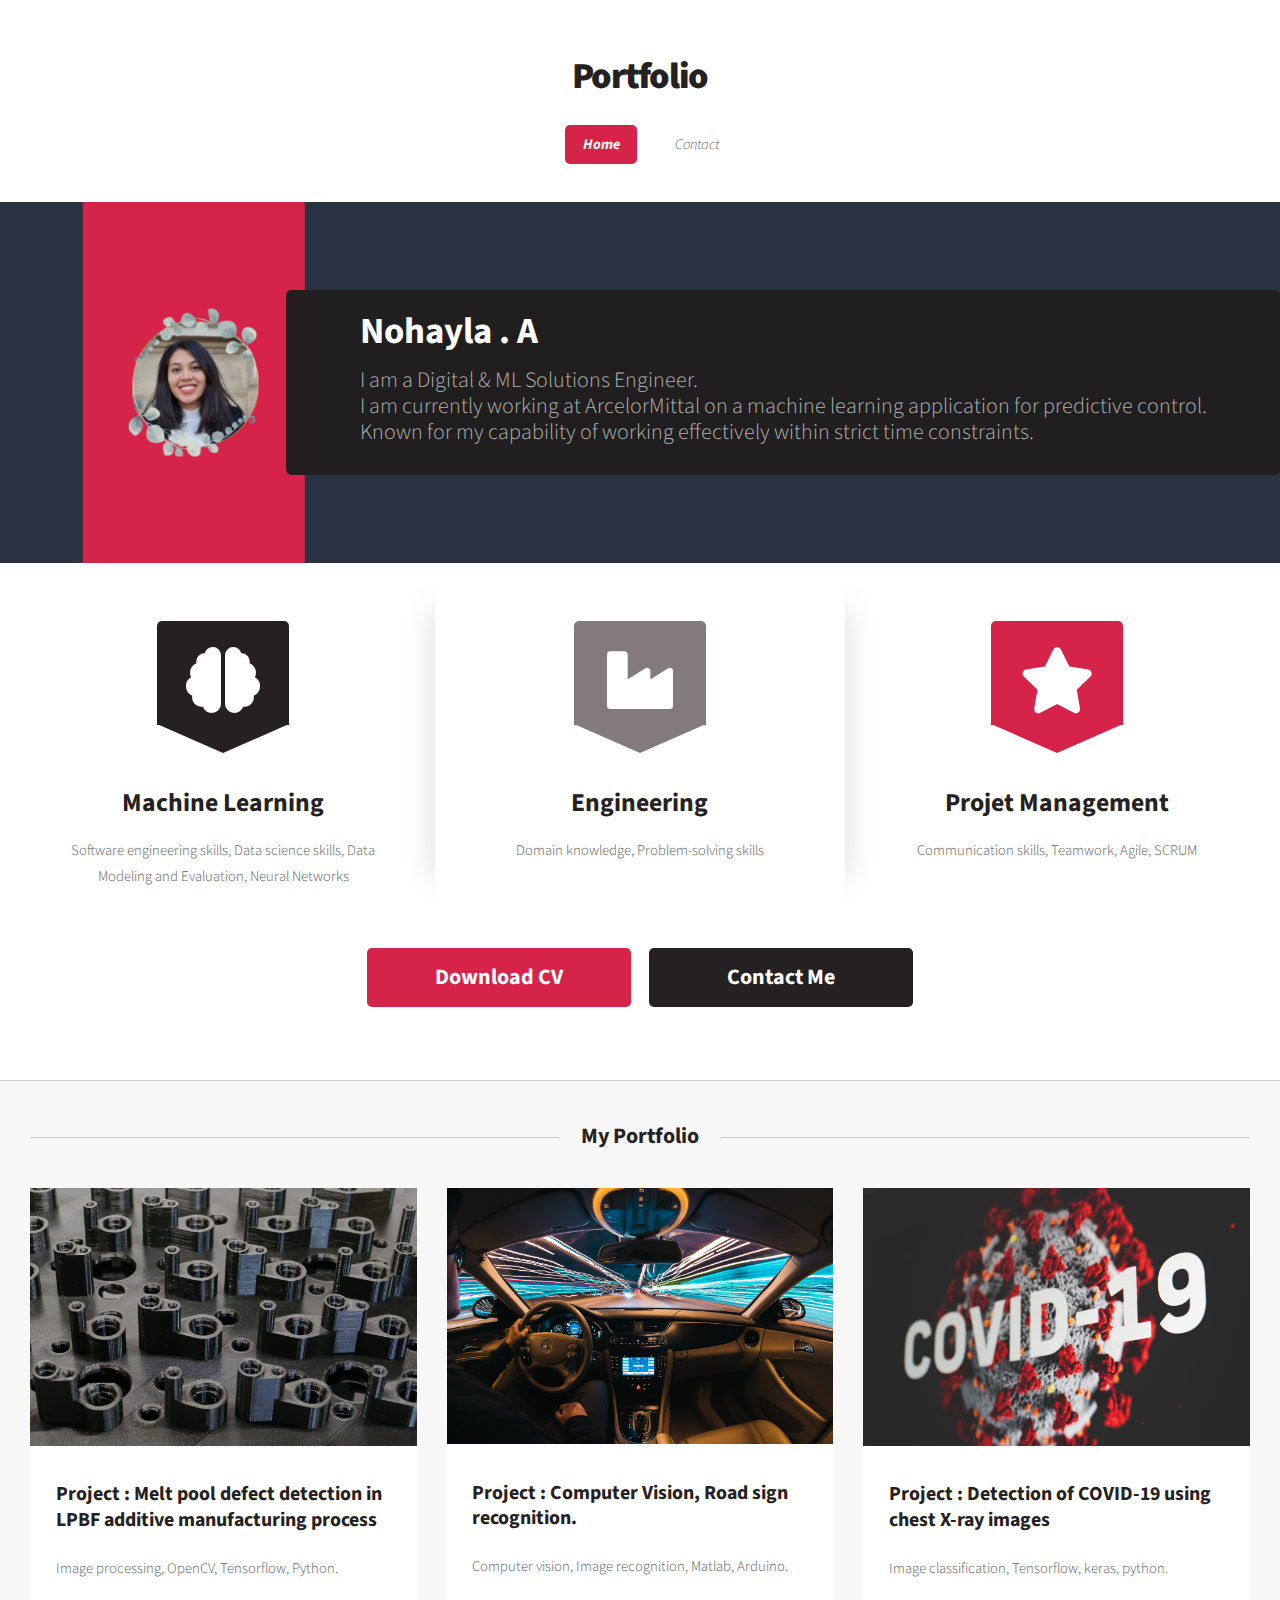
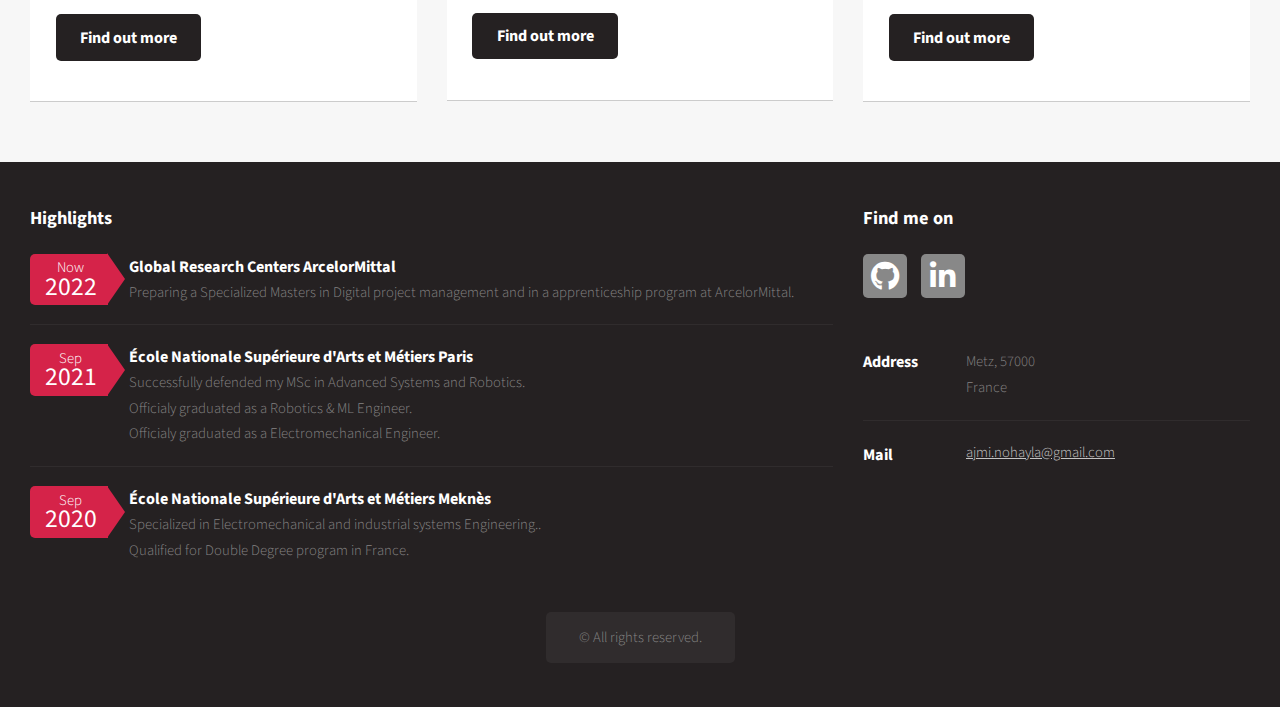
==== commit 916dbd45: "Update" ====
--- a/index.html
+++ b/index.html
@@ -55,7 +55,7 @@
 							<header>
 								<h2>Nohayla . A</h2>
 								<p> I am a Digital & ML Solutions Engineer. <br />
-									I am currently working at ArcelorMittal on a machine learning applocation for predictive control.<br />
+									I am currently working at ArcelorMittal on a machine learning application for predictive control.<br />
 									Known for my capability of working effectively within strict time constraints.<br /></p>
 							</header>
 						</section>
--- a/assets/css/main.css
+++ b/assets/css/main.css
@@ -1561,6 +1561,11 @@
 				margin: 0;
 				padding: 0 1em 0 1em;
 			}
+			header.major img {
+				float: left;   
+				width: 20px;
+				height: 20px;
+			   }
 
 	footer {
 		margin: 2.25em 0 0 0;
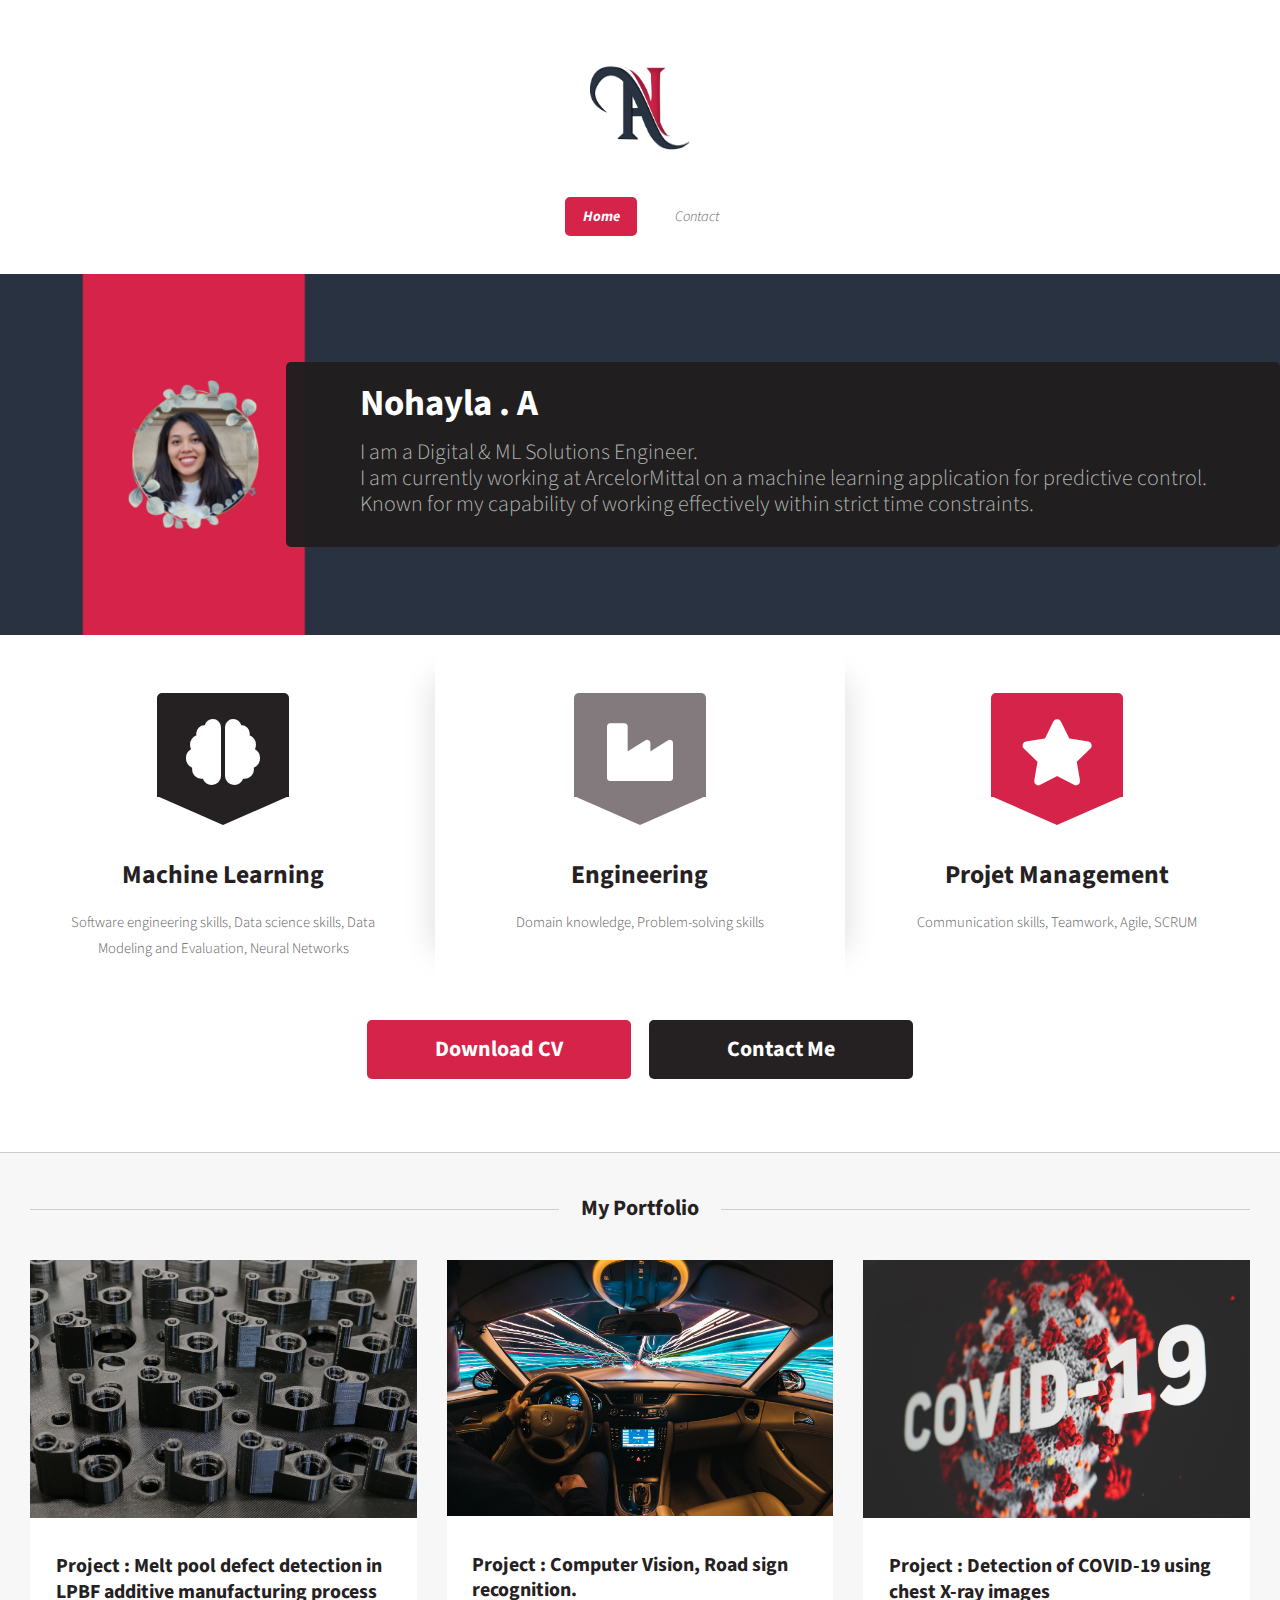
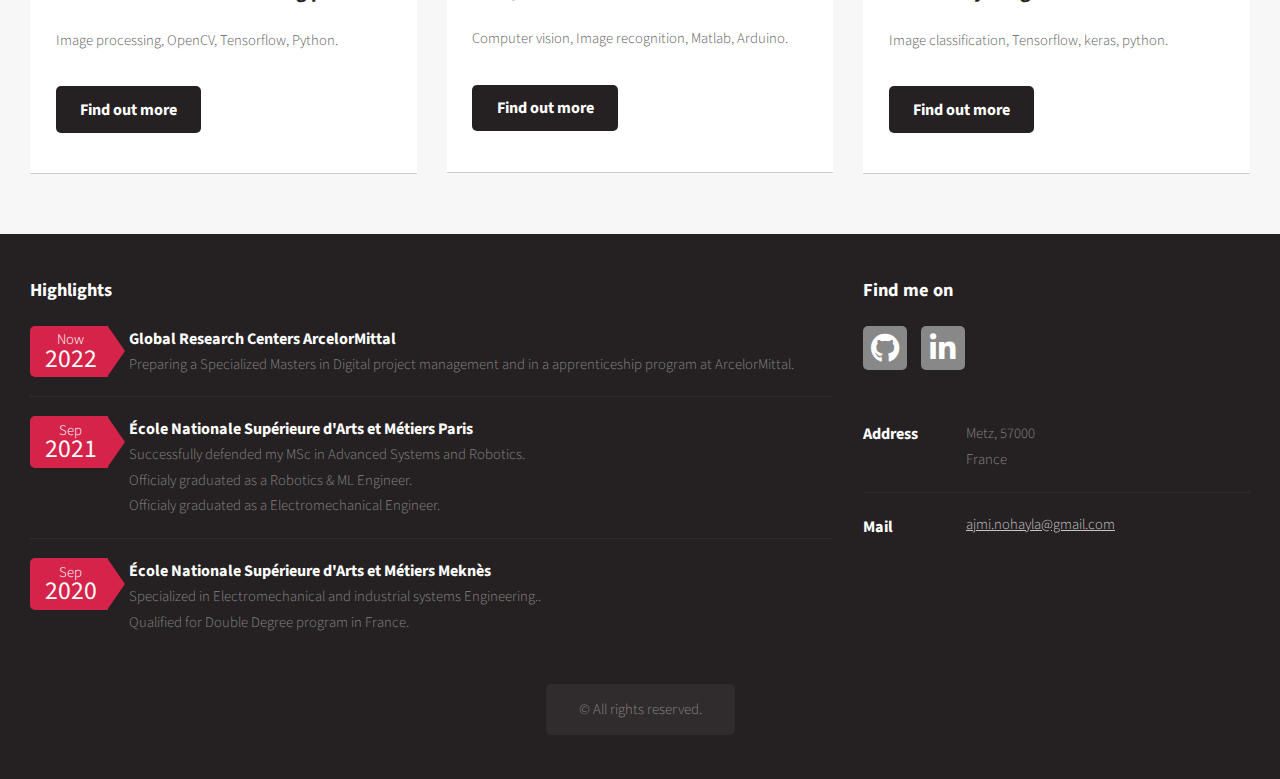
==== commit 186af422: "Update" ====
--- a/index.html
+++ b/index.html
@@ -19,7 +19,8 @@
 				<section id="header">
 
 					<!-- Logo -->
-						<h1><a href="index.html">Portfolio</a></h1>
+						<!-- <h1><a href="index.html">Portfolio</a></h1> -->
+						<img src="images\logo.png" />
 
 					<!-- Nav -->
 						<nav id="nav">
--- a/assets/css/main.css
+++ b/assets/css/main.css
@@ -2077,12 +2077,18 @@
 		text-align: center;
 	}
 
-		#header h1 {
+		/* #header h1 {
 			color: #252122;
 			font-weight: 900;
 			font-size: 2.5em;
 			letter-spacing: -0.035em;
 			line-height: 1;
+		} */
+
+		#header img{
+			position: relative;
+			width: 100px;
+			height: 100px;
 		}
 
 /* Nav */
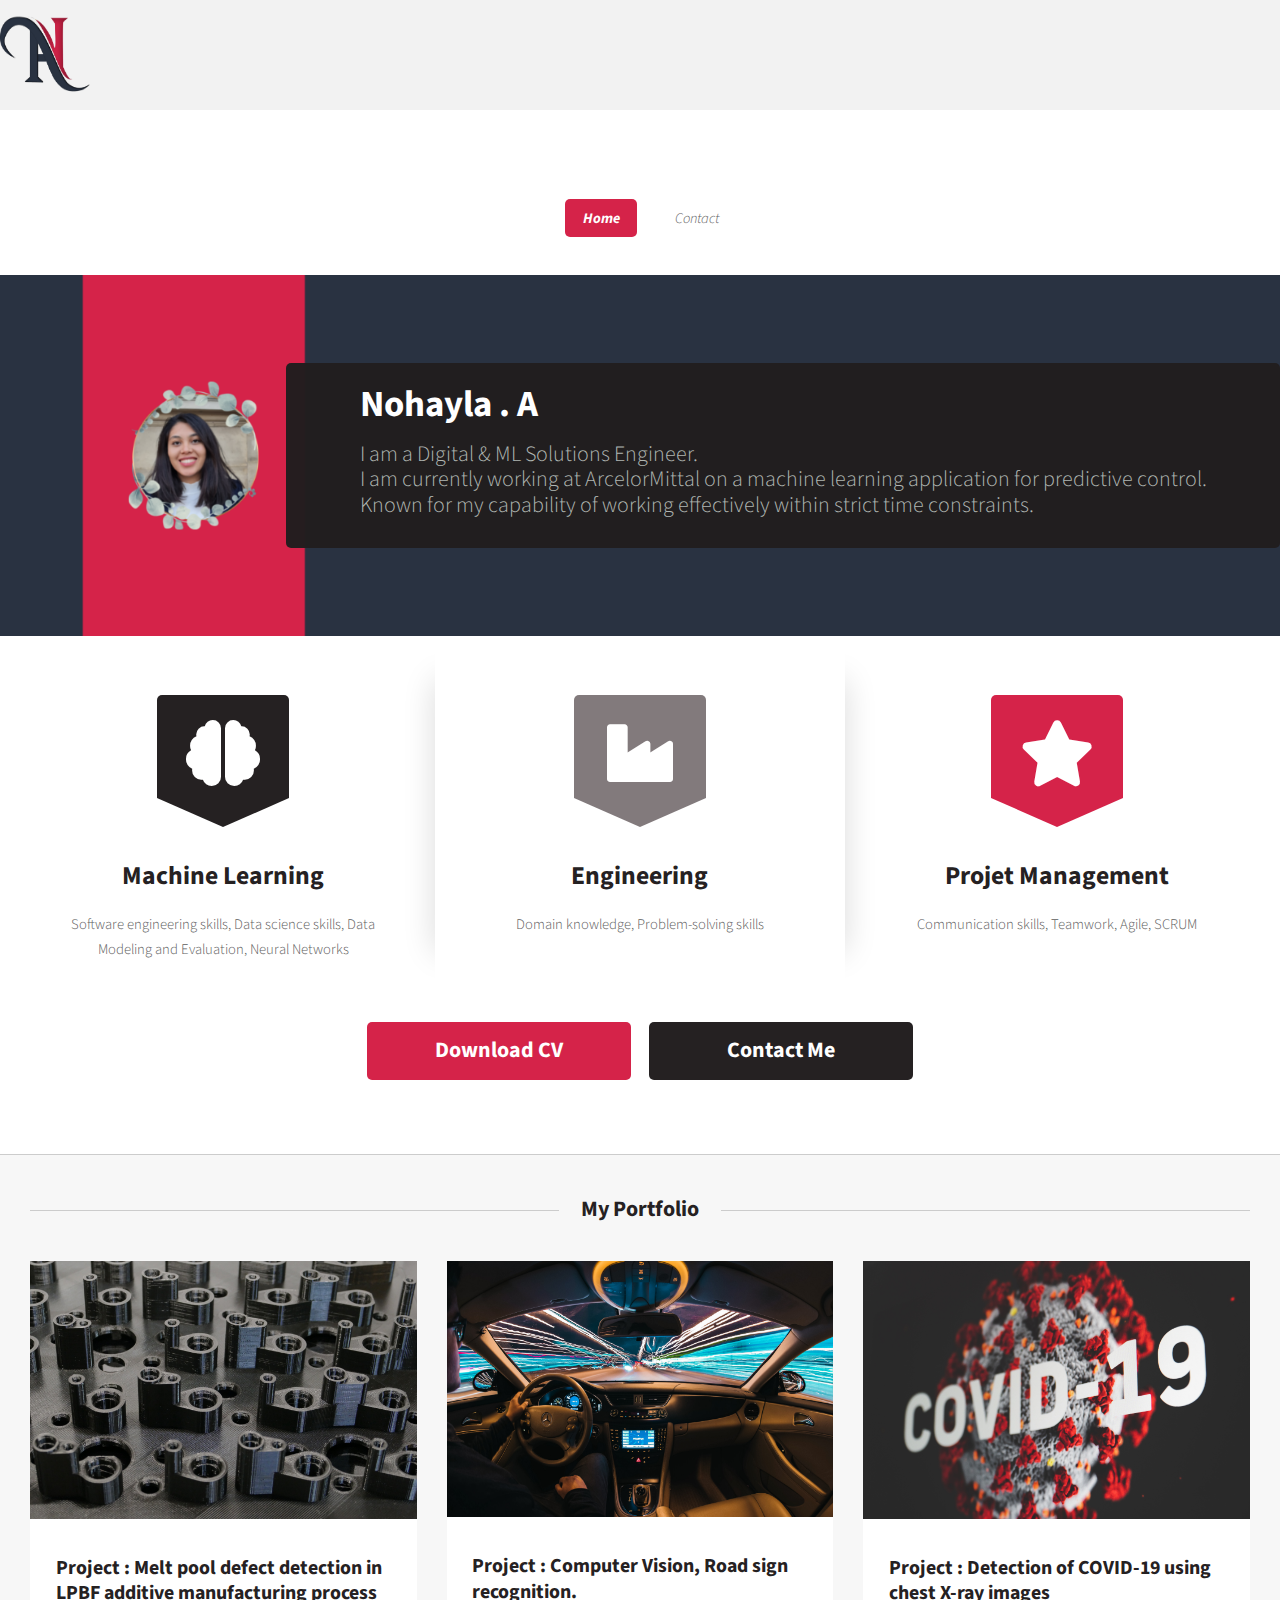
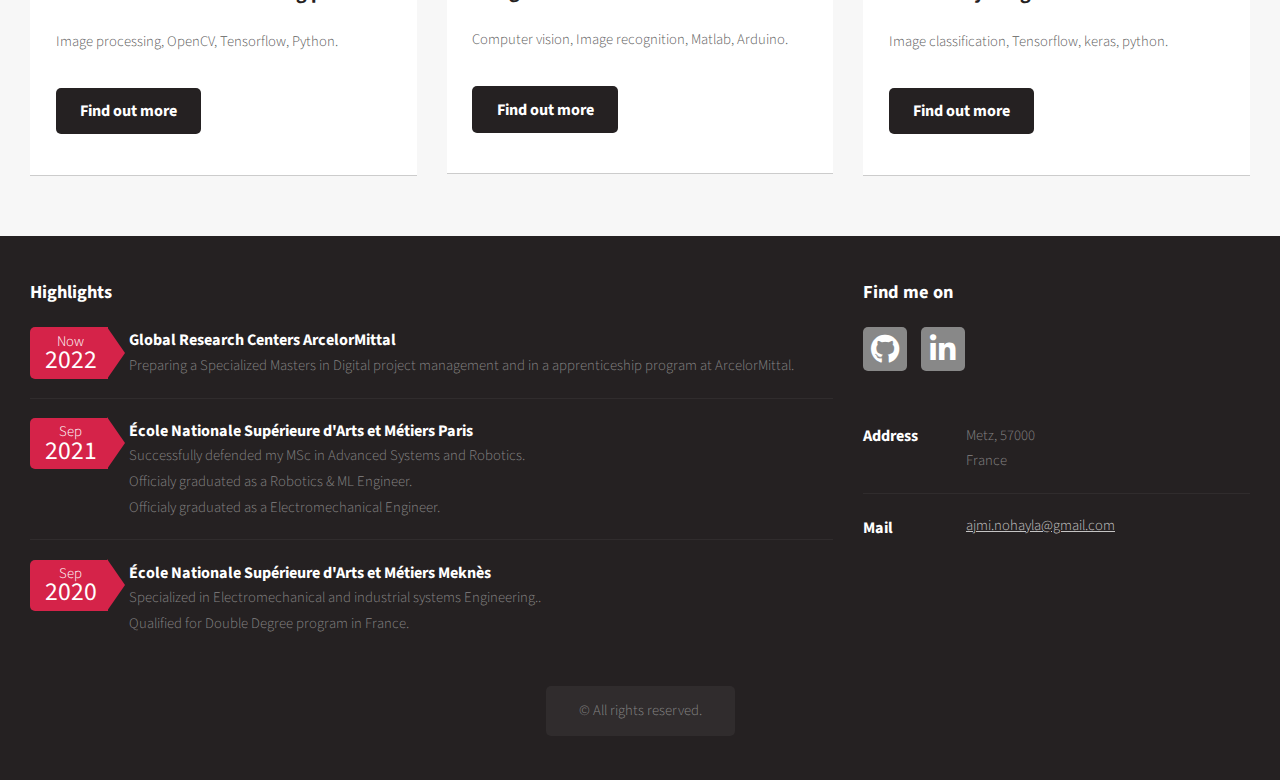
==== commit afad2807: "Add language dropdown" ====
--- a/index.html
+++ b/index.html
@@ -1,9 +1,5 @@
 <!DOCTYPE HTML>
-<!--
-	Dopetrope by HTML5 UP
-	html5up.net | @ajlkn
-	Free for personal and commercial use under the CCA 3.0 license (html5up.net/license)
--->
+
 <html>
 	<head>
 		<title>Nohayla</title>
@@ -16,12 +12,33 @@
 		<div id="page-wrapper">
 
 			<!-- Header -->
-				<section id="header">
-
+				<section id="upper">
+					<header>
+					<nav>
 					<!-- Logo -->
 						<!-- <h1><a href="index.html">Portfolio</a></h1> -->
-						<img src="images\logo.png" />
-
+						<!-- <img src="images\logo.png" /> -->
+						<img class="mylogo" src="images\logo.png" alt="">
+						<div class="lang-menu">
+							<div class="selected-lang">
+								English
+							</div>
+							<ul>
+								<li>
+									<a href="" class="en">English</a>
+								</li>
+								<li>
+									<a href="" class="fr">French</a>
+								</li>
+								<li>
+									<a href="#" class="de">German</a>
+								</li>
+							</ul>					
+						</div>
+					</nav>
+				</header>
+				</section> 
+				<section id="header">
 					<!-- Nav -->
 						<nav id="nav">
 							<ul>
@@ -47,7 +64,7 @@
 								</li> -->
 								<!-- <li><a href="left-sidebar.html">Left Sidebar</a></li>
 								<li><a href="right-sidebar.html">Right Sidebar</a></li>-->
-								<li><a href="contact.html">Contact</a></li> 
+								<li><a href="contact.html">Contact</a></li>
 							</ul>
 						</nav>
 
@@ -156,48 +173,6 @@
 													</footer>
 												</section>
 											</div>
-											<!-- <div class="col-4 col-6-medium col-12-small">
-												<section class="box">
-													<a href="#" class="image featured"><img src="images/pic05.jpg" alt="" /></a>
-													<header>
-														<h3>Project 4</h3>
-													</header>
-													<p>Lorem ipsum dolor sit amet sit veroeros sed amet blandit consequat veroeros lorem blandit adipiscing et feugiat phasellus tempus dolore ipsum lorem dolore.</p>
-													<footer>
-														<ul class="actions">
-															<li><a href="#" class="button alt">Find out more</a></li>
-														</ul>
-													</footer>
-												</section>
-											</div> -->
-											<!-- <div class="col-4 col-6-medium col-12-small">
-												<section class="box">
-													<a href="#" class="image featured"><img src="images/pic06.jpg" alt="" /></a>
-													<header>
-														<h3>Etiam nisl consequat</h3>
-													</header>
-													<p>Lorem ipsum dolor sit amet sit veroeros sed amet blandit consequat veroeros lorem blandit adipiscing et feugiat phasellus tempus dolore ipsum lorem dolore.</p>
-													<footer>
-														<ul class="actions">
-															<li><a href="#" class="button alt">Find out more</a></li>
-														</ul>
-													</footer>
-												</section>
-											</div>
-											<div class="col-4 col-6-medium col-12-small">
-												<section class="box">
-													<a href="#" class="image featured"><img src="images/pic07.jpg" alt="" /></a>
-													<header>
-														<h3>Dolore nisl feugiat</h3>
-													</header>
-													<p>Lorem ipsum dolor sit amet sit veroeros sed amet blandit consequat veroeros lorem blandit adipiscing et feugiat phasellus tempus dolore ipsum lorem dolore.</p>
-													<footer>
-														<ul class="actions">
-															<li><a href="#" class="button alt">Find out more</a></li>
-														</ul>
-													</footer>
-												</section>
-											</div> -->
 										</div>
 									</section>
 
@@ -281,54 +256,6 @@
 									</ul>
 								</section>
 							</div>
-							<!-- <div class="col-4 col-12-medium">
-								<section>
-									<header>
-										<h2>What's this all about?</h2>
-									</header>
-									<a href="#" class="image featured"><img src="images/pic10.jpg" alt="" /></a>
-									<p>
-										This is <strong>Dopetrope</strong> a free, fully responsive HTML5 site template by
-										<a href="http://twitter.com/ajlkn">AJ</a> for <a href="http://html5up.net/">HTML5 UP</a> It's released for free under
-										the <a href="http://html5up.net/license/">Creative Commons Attribution</a> license so feel free to use it for any personal or commercial project &ndash; just don't forget to credit us!
-									</p>
-									<footer>
-										<ul class="actions">
-											<li><a href="#" class="button">Find out more</a></li>
-										</ul>
-									</footer>
-								</section>
-							</div> -->
-							<!-- <div class="col-4 col-6-medium col-12-small">
-								<section>
-									<header>
-										<h2>Tempus consequat</h2>
-									</header>
-									<ul class="divided">
-										<li><a href="#">Lorem ipsum dolor sit amet sit veroeros</a></li>
-										<li><a href="#">Sed et blandit consequat sed tlorem blandit</a></li>
-										<li><a href="#">Adipiscing feugiat phasellus sed tempus</a></li>
-										<li><a href="#">Hendrerit tortor vitae mattis tempor sapien</a></li>
-										<li><a href="#">Sem feugiat sapien id suscipit magna felis nec</a></li>
-										<li><a href="#">Elit class aptent taciti sociosqu ad litora</a></li>
-									</ul>
-								</section>
-							</div> -->
-							<!-- <div class="col-4 col-6-medium col-12-small">
-								<section>
-									<header>
-										<h2>Ipsum et phasellus</h2>
-									</header>
-									<ul class="divided">
-										<li><a href="#">Lorem ipsum dolor sit amet sit veroeros</a></li>
-										<li><a href="#">Sed et blandit consequat sed tlorem blandit</a></li>
-										<li><a href="#">Adipiscing feugiat phasellus sed tempus</a></li>
-										<li><a href="#">Hendrerit tortor vitae mattis tempor sapien</a></li>
-										<li><a href="#">Sem feugiat sapien id suscipit magna felis nec</a></li>
-										<li><a href="#">Elit class aptent taciti sociosqu ad litora</a></li>
-									</ul>
-								</section>
-							</div> -->
 							<div class="col-4 col-12-medium">
 								<section>
 									<header>
--- a/assets/css/main.css
+++ b/assets/css/main.css
@@ -1,11 +1,6 @@
 @import url("fontawesome-all.min.css");
 @import url("https://fonts.googleapis.com/css?family=Source+Sans+Pro:300,400,700,900,300italic");
 
-/*
-	Dopetrope by HTML5 UP
-	html5up.net | @ajlkn
-	Free for personal and commercial use under the CCA 3.0 license (html5up.net/license)
-*/
 
 html, body, div, span, applet, object,
 iframe, h1, h2, h3, h4, h5, h6, p, blockquote,
@@ -2067,15 +2062,117 @@
 		margin-bottom: 0;
 	}
 
+		#upper header {
+   
+			background-color: #f2f2f2;
+			height: 110px;
+			padding: 10px 0;
+			
+		}
+		
+		#upper nav {
+			width: 1400px;
+			margin: 0 auto;
+			display: flex;
+			justify-content: space-between;
+		}
+		
+		
+		#upper  img {
+			position: relative;
+			height: 90px;
+			width: 90px;
+			
+		}
+		.lang-menu {
+			width: 100px;
+			text-align: right;
+			font-weight: bold;
+			margin-top: 25px;
+			position: relative;
+		}
+		.lang-menu .selected-lang {
+			display: flex;   
+			justify-content: space-between;
+			line-height: 1;
+			cursor: pointer;
+		}
+		.lang-menu .selected-lang:before {
+			content: '';
+			display: inline-block;
+			width: 32px;
+			height: 32px;
+			background-image: url(https://countryflagsapi.com/png/usa);
+			background-size: contain;
+			background-repeat: no-repeat;
+		}
+		
+		.lang-menu ul {
+			margin: 0;
+			padding: 0;
+			display: none;
+			background-color: #fff;
+			border: 1px solid #f8f8f8;
+			position: absolute;
+			top: 45px;
+			right: 0px;
+			width: 125px;
+			border-radius: 5px;
+			box-shadow: 0px 1px 10px rgba(0,0,0,0.2);
+		}
+		
+		
+		.lang-menu ul li {
+			list-style: none;
+			text-align: left;
+			display: flex;
+			justify-content: space-between;
+		}
+		
+		.lang-menu ul li a {
+			text-decoration: none;
+			width: 125px;
+			padding: 5px 10px;
+			display: block;
+		}
+		
+		.lang-menu ul li:hover {
+			background-color: #f2f2f2;
+		}
+		
+		.lang-menu ul li a:before {
+			content: '';
+			display: inline-block;
+			width: 25px;
+			height: 25px;
+			vertical-align: middle;
+			margin-right: 10px;
+			background-size: contain;
+			background-repeat: no-repeat;
+		}
+		
+		.de:before {
+			background-image: url(https://countryflagsapi.com/png/de);
+		}
+		
+		.en:before {
+			background-image: url(https://countryflagsapi.com/png/usa);
+		}
+		.fr:before {
+			background-image: url(https://countryflagsapi.com/png/fr);
+		}
+		
+		.ar:before {
+			background-image: url(https://countryflagsapi.com/png/ar);
+		}
+		
+		
+		.lang-menu:hover ul {
+			display: block;
+		}
+
+
 /* Header */
-
-	#header {
-		position: relative;
-		background: #ffffff;
-		border-bottom: solid 1px #ccc;
-		padding: 5em 0 4em 0;
-		text-align: center;
-	}
 
 		/* #header h1 {
 			color: #252122;
@@ -2085,10 +2182,17 @@
 			line-height: 1;
 		} */
 
-		#header img{
+		/* #header img{
 			position: relative;
-			width: 100px;
-			height: 100px;
+			width: 70px;
+			height: 70px;
+		} */		
+	#header {
+			position: relative;
+			background: #ffffff;
+			border-bottom: solid 1px #ccc;
+			padding: 5em 0 4em 0;
+			text-align: center;
 		}
 
 /* Nav */
@@ -2131,7 +2235,8 @@
 					background: #d52349;
 					color: #fff !important;
 					font-weight: 700;
-				}
+				}		
+				
 
 	.dropotron {
 		border-radius: 5px;
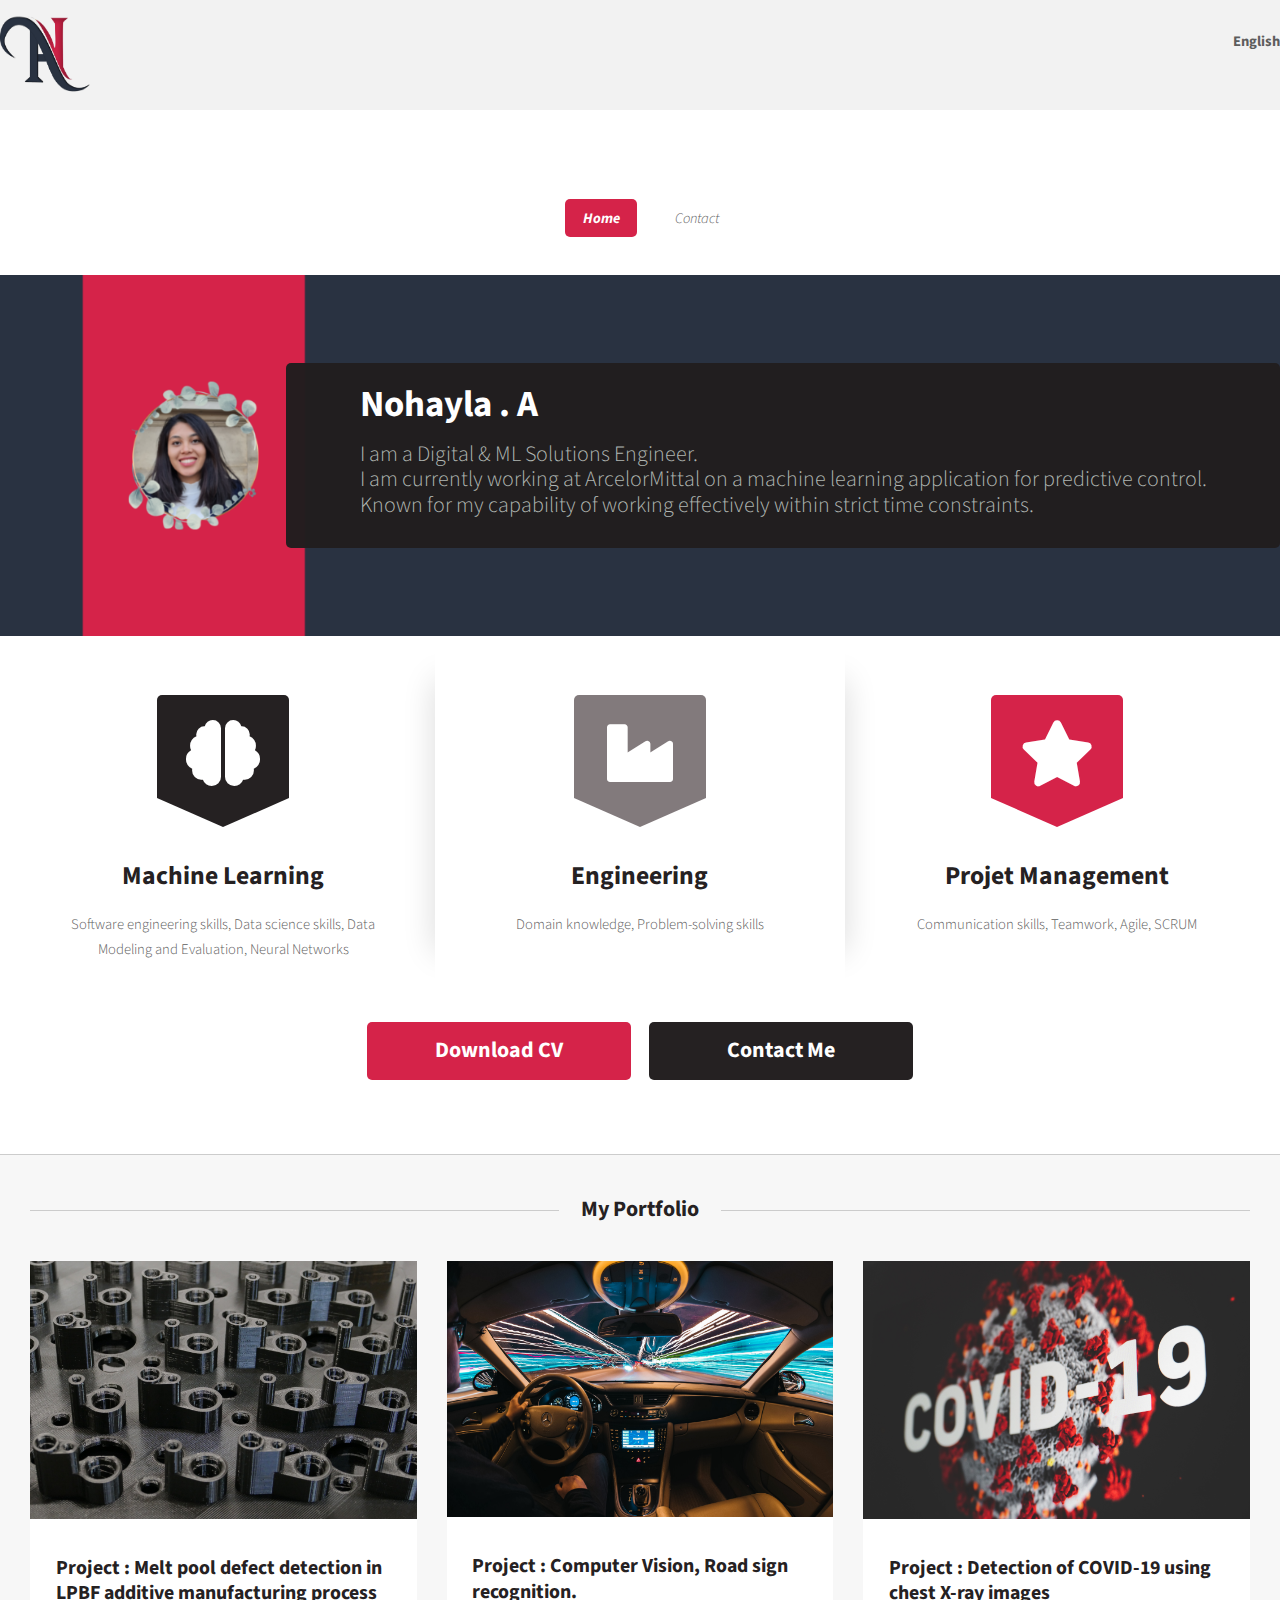
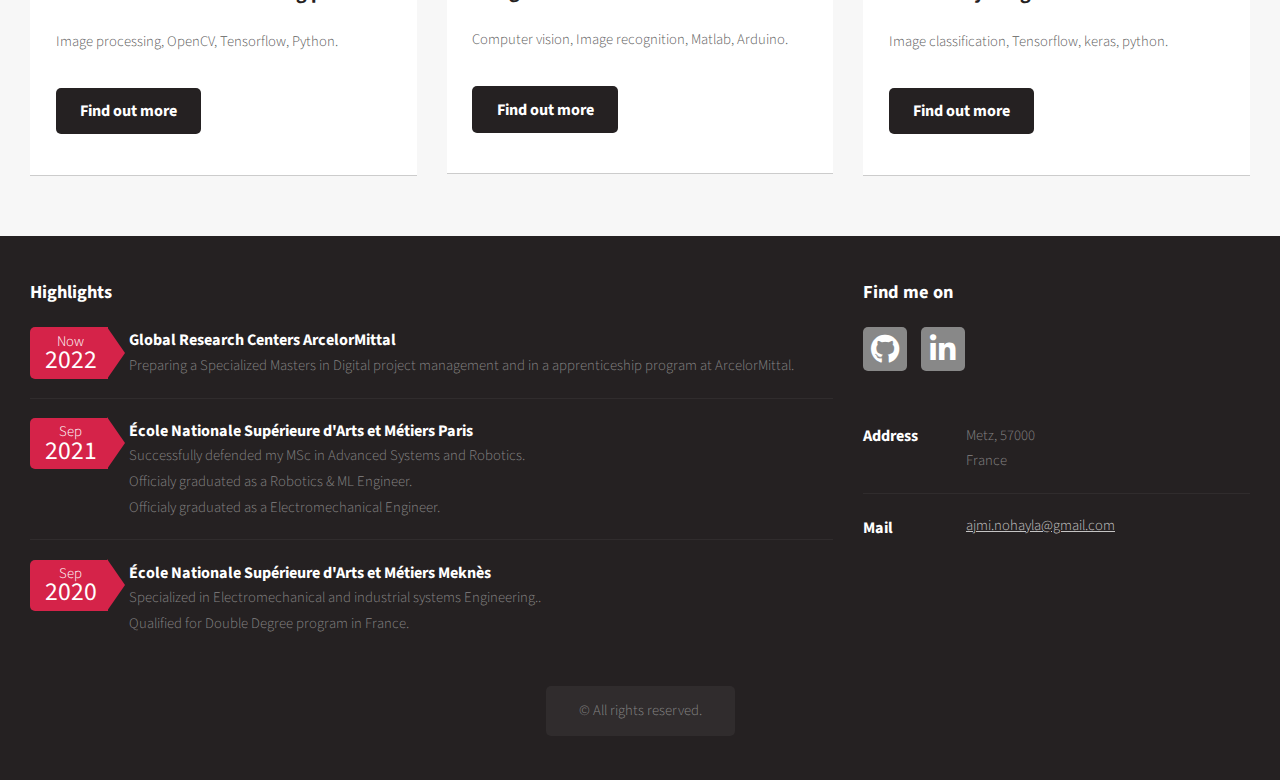
==== commit a2c217a8: "update" ====
--- a/index.html
+++ b/index.html
@@ -20,18 +20,12 @@
 						<!-- <img src="images\logo.png" /> -->
 						<img class="mylogo" src="images\logo.png" alt="">
 						<div class="lang-menu">
-							<div class="selected-lang">
+							<div class="selected-lang-main">
 								English
 							</div>
 							<ul>
 								<li>
-									<a href="" class="en">English</a>
-								</li>
-								<li>
-									<a href="" class="fr">French</a>
-								</li>
-								<li>
-									<a href="#" class="de">German</a>
+									<a href="index-fr.html" class="fr">French</a>
 								</li>
 							</ul>					
 						</div>
--- a/assets/css/main.css
+++ b/assets/css/main.css
@@ -2071,7 +2071,7 @@
 		}
 		
 		#upper nav {
-			width: 1400px;
+			width: auto;
 			margin: 0 auto;
 			display: flex;
 			justify-content: space-between;
@@ -2092,7 +2092,7 @@
 			position: relative;
 		}
 		.lang-menu .selected-lang {
-			display: flex;   
+			display: flex;
 			justify-content: space-between;
 			line-height: 1;
 			cursor: pointer;
@@ -2100,8 +2100,23 @@
 		.lang-menu .selected-lang:before {
 			content: '';
 			display: inline-block;
-			width: 32px;
-			height: 32px;
+			width: 28px;
+			height: 26px;
+			background-image: url(https://countryflagsapi.com/png/fr);
+			background-size: contain;
+			background-repeat: no-repeat;
+		}
+		.lang-menu .selected-lang-main {
+			display: flex;
+			justify-content: space-between;
+			line-height: 1;
+			cursor: pointer;
+		}
+		.lang-menu .selected-lang-main:before {
+			content: '';
+			display: inline-block;
+			width: 30px;
+			height: 30px;
 			background-image: url(https://countryflagsapi.com/png/usa);
 			background-size: contain;
 			background-repeat: no-repeat;
@@ -2151,19 +2166,11 @@
 			background-repeat: no-repeat;
 		}
 		
-		.de:before {
-			background-image: url(https://countryflagsapi.com/png/de);
-		}
-		
+		.fr:before {
+			background-image: url(https://countryflagsapi.com/png/fr);
+		}
 		.en:before {
 			background-image: url(https://countryflagsapi.com/png/usa);
-		}
-		.fr:before {
-			background-image: url(https://countryflagsapi.com/png/fr);
-		}
-		
-		.ar:before {
-			background-image: url(https://countryflagsapi.com/png/ar);
 		}
 		
 		
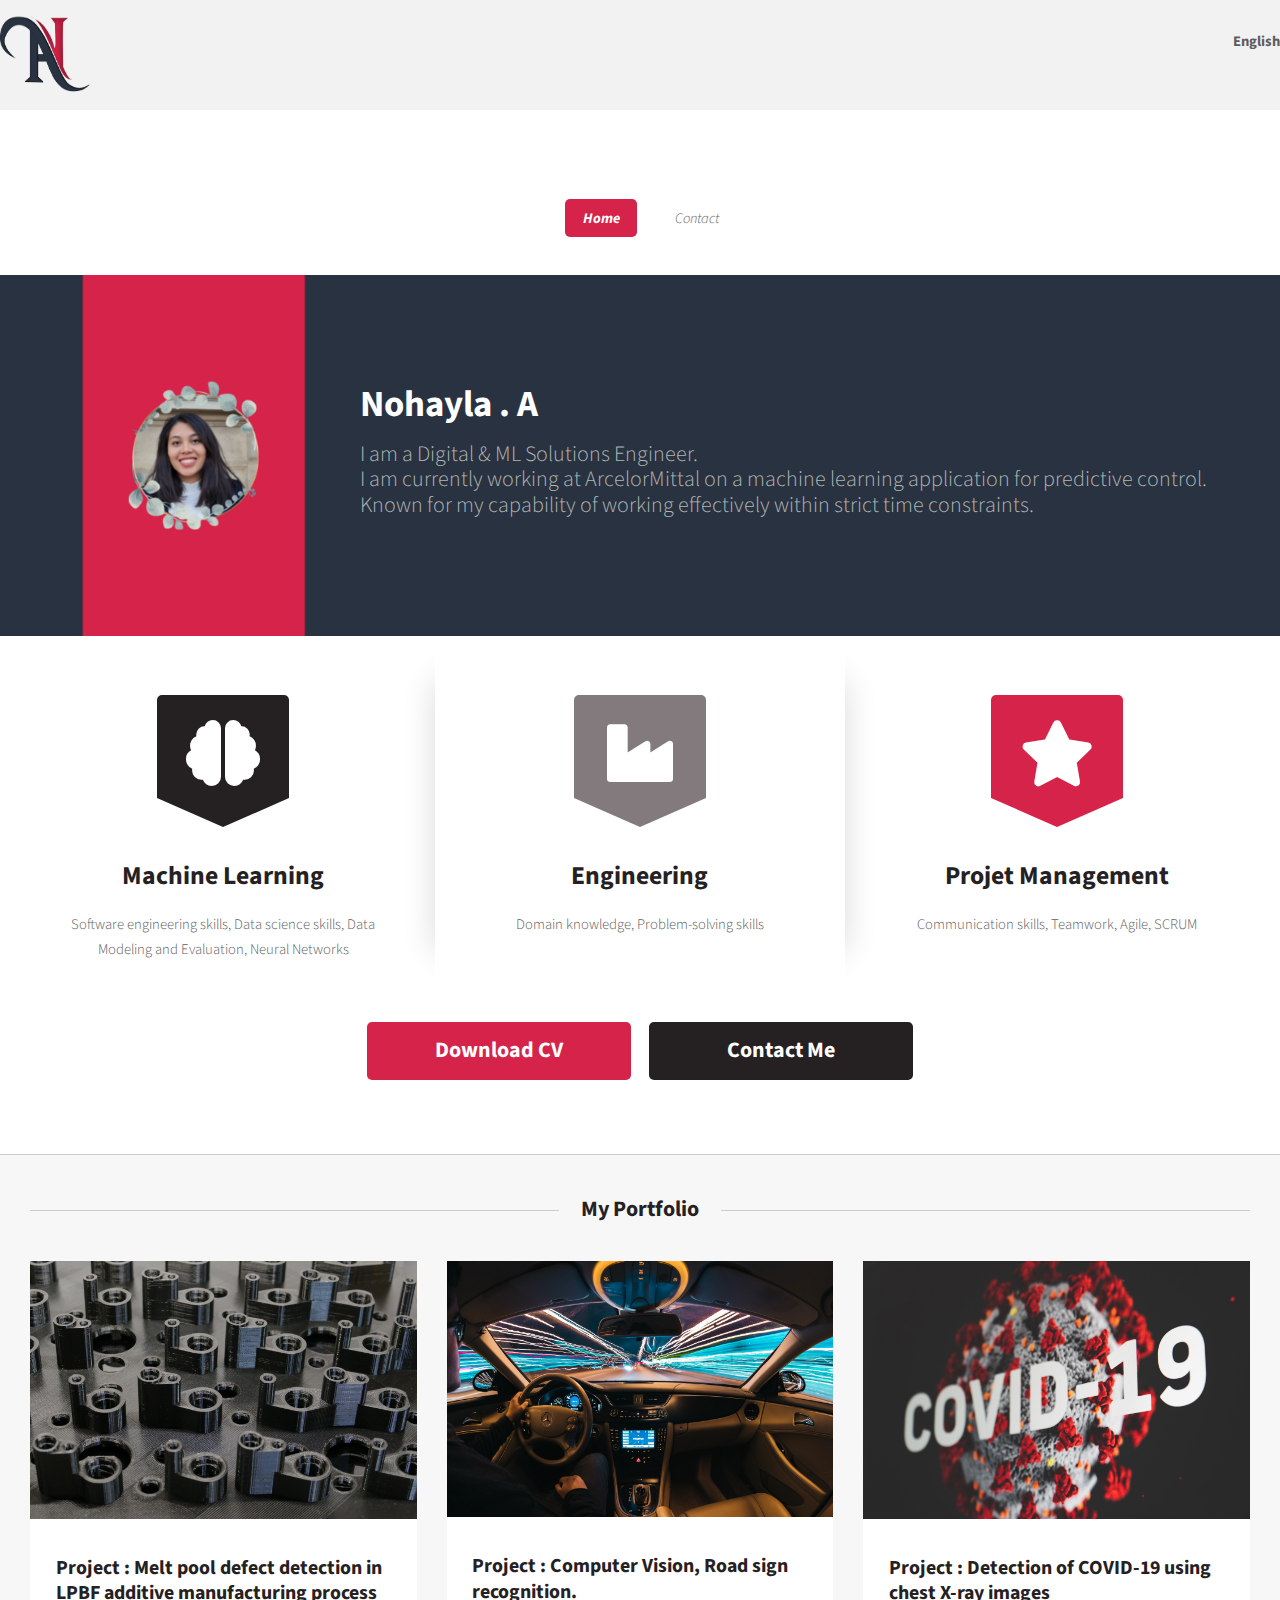
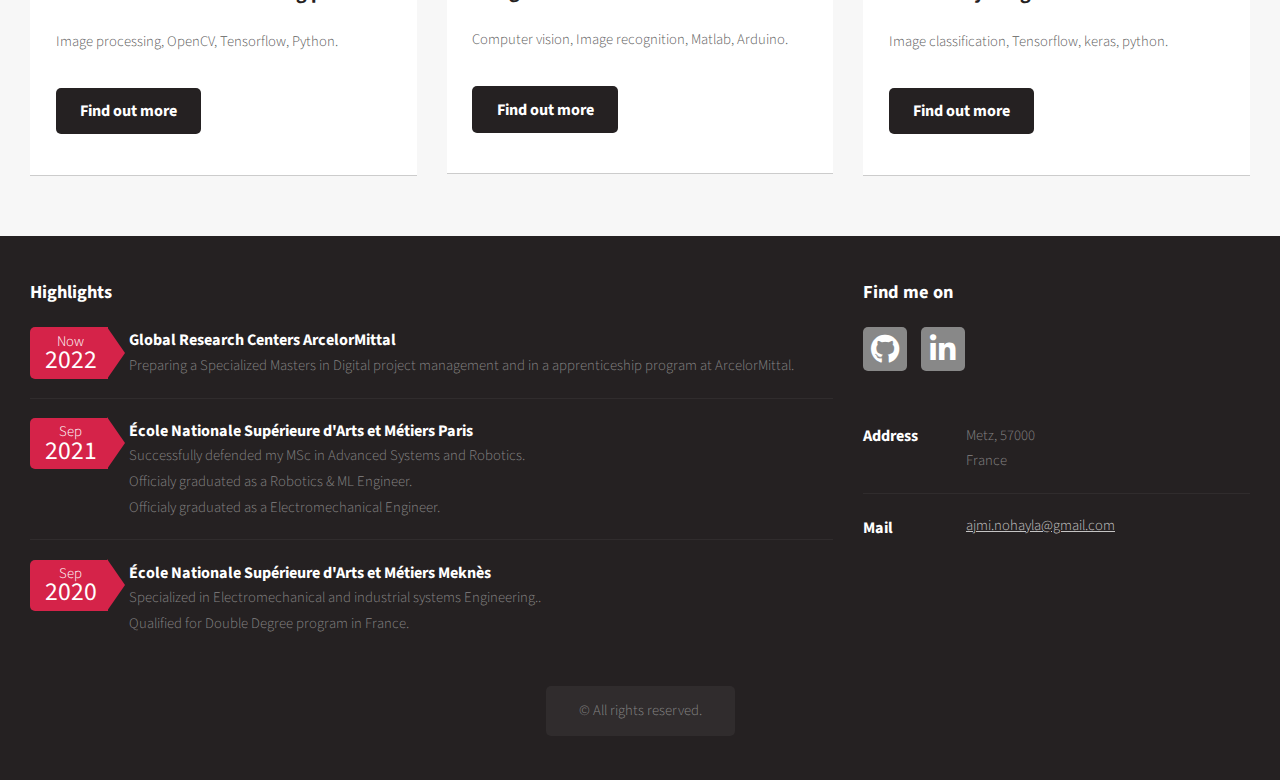
==== commit b527cc73: "update" ====
--- a/index.html
+++ b/index.html
@@ -1,302 +1,302 @@
-<!DOCTYPE HTML>
-
-<html>
-	<head>
-		<title>Nohayla</title>
-		<link rel="shortcut icon" href="images/logo.png" />
-		<meta charset="utf-8" />
-		<meta name="viewport" content="width=device-width, initial-scale=1, user-scalable=no" />
-		<link rel="stylesheet" href="assets/css/main.css" />
-	</head>
-	<body class="homepage is-preload">
-		<div id="page-wrapper">
-
-			<!-- Header -->
-				<section id="upper">
-					<header>
-					<nav>
-					<!-- Logo -->
-						<!-- <h1><a href="index.html">Portfolio</a></h1> -->
-						<!-- <img src="images\logo.png" /> -->
-						<img class="mylogo" src="images\logo.png" alt="">
-						<div class="lang-menu">
-							<div class="selected-lang-main">
-								English
-							</div>
-							<ul>
-								<li>
-									<a href="index-fr.html" class="fr">French</a>
-								</li>
-							</ul>					
-						</div>
-					</nav>
-				</header>
-				</section> 
-				<section id="header">
-					<!-- Nav -->
-						<nav id="nav">
-							<ul>
-								<li class="current"><a href="index.html">Home</a></li>
-								<!-- <li>
-									<a href="#">Dropdown</a>
-									<ul>
-										<li><a href="#">Lorem ipsum dolor</a></li>
-										<li><a href="#">Magna phasellus</a></li>
-										<li><a href="#">Etiam dolore nisl</a></li>
-										<li>
-											<a href="#">Phasellus consequat</a>
-											<ul>
-												<li><a href="#">Magna phasellus</a></li>
-												<li><a href="#">Etiam dolore nisl</a></li>
-												<li><a href="#">Veroeros feugiat</a></li>
-												<li><a href="#">Nisl sed aliquam</a></li>
-												<li><a href="#">Dolore adipiscing</a></li>
-											</ul>
-										</li>
-										<li><a href="#">Veroeros feugiat</a></li>
-									</ul>
-								</li> -->
-								<!-- <li><a href="left-sidebar.html">Left Sidebar</a></li>
-								<li><a href="right-sidebar.html">Right Sidebar</a></li>-->
-								<li><a href="contact.html">Contact</a></li>
-							</ul>
-						</nav>
-
-					<!-- Banner -->
-						<section id="banner">
-							<header>
-								<h2>Nohayla . A</h2>
-								<p> I am a Digital & ML Solutions Engineer. <br />
-									I am currently working at ArcelorMittal on a machine learning application for predictive control.<br />
-									Known for my capability of working effectively within strict time constraints.<br /></p>
-							</header>
-						</section>
-
-					<!-- Intro -->
-						<section id="intro" class="container">
-							<div class="row">
-								<div class="col-4 col-12-medium">
-									<section class="first">
-										<i class="icon solid featured alt fa-brain"></i>
-										<header>
-											<h2>Machine Learning</h2>
-										</header>
-										<p>Software engineering skills, Data science skills, Data Modeling and Evaluation, Neural Networks</p>
-									</section>
-								</div>
-								<div class="col-4 col-12-medium">
-									<section class="middle">
-										<i class="icon solid featured alt2 fa-industry"></i>
-										<header>
-											<h2>Engineering</h2>
-										</header>
-										<p>Domain knowledge, Problem-solving skills</p>
-									</section>
-								</div>
-								<div class="col-4 col-12-medium">
-									<section class="last">
-										<i class="icon solid featured fa-star"></i>
-										<header>
-											<h2>Projet Management</h2>
-										</header>
-										<p>Communication skills, Teamwork, Agile, SCRUM</p>
-									</section>
-								</div>
-							</div>
-							<footer>
-								<ul class="actions">
-									<li><a href="#" class="button large">Download CV</a></li>
-									<li><a href="contact.html" class="button alt large">Contact Me</a></li>
-								</ul>
-							</footer>
-						</section>
-
-				</section>
-
-			<!-- Main -->
-				<section id="main">
-					<div class="container">
-						<div class="row">
-							<div class="col-12">
-
-								<!-- Portfolio -->
-									<section>
-										<header class="major">
-											<h2>My Portfolio</h2>
-										</header>
-										<div class="row">
-											<div class="col-4 col-6-medium col-12-small">
-												<section class="box">
-													<a href="#" class="image featured"><img src="images/pic02.jpg" alt="" /></a>
-													<header>
-														<h3>Project : Melt pool defect detection in LPBF additive manufacturing process</h3>
-													</header>
-													<p>Image processing, OpenCV, Tensorflow, Python.</p>
-													<footer>
-														<ul class="actions">
-															<li><a href="#" class="button alt">Find out more</a></li>
-														</ul>
-													</footer>
-												</section>
-											</div>
-											<div class="col-4 col-6-medium col-12-small">
-												<section class="box">
-													<a href="#" class="image featured"><img src="images/pic03.jpg" alt="" /></a>
-													<header>
-														<h3>Project : Computer Vision, Road sign recognition.</h3>
-													</header>
-													<p>Computer vision, Image recognition, Matlab, Arduino.</p>
-													<footer>
-														<ul class="actions">
-															<li><a href="#" class="button alt">Find out more</a></li>
-														</ul>
-													</footer>
-												</section>
-											</div>
-											<div class="col-4 col-6-medium col-12-small">
-												<section class="box">
-													<a href="#" class="image featured"><img src="images/pic04.jpg" alt="" /></a>
-													<header>
-														<h3>Project : Detection of COVID-19 using chest X-ray images</h3>
-													</header>
-													<p>Image classification, Tensorflow, keras, python.</p>
-													<footer>
-														<ul class="actions">
-															<li><a href="#" class="button alt">Find out more</a></li>
-														</ul>
-													</footer>
-												</section>
-											</div>
-										</div>
-									</section>
-
-							</div>
-							<div class="col-12">
-
-								<!-- Blog
-									<section>
-										<header class="major">
-											<h2>The Blog</h2>
-										</header>
-										<div class="row">
-											<div class="col-6 col-12-small">
-												<section class="box">
-													<a href="#" class="image featured"><img src="images/pic08.jpg" alt="" /></a>
-													<header>
-														<h3>Magna tempus consequat</h3>
-														<p>Posted 45 minutes ago</p>
-													</header>
-													<p>Lorem ipsum dolor sit amet sit veroeros sed et blandit consequat sed veroeros lorem et blandit adipiscing feugiat phasellus tempus hendrerit, tortor vitae mattis tempor, sapien sem feugiat sapien, id suscipit magna felis nec elit. Class aptent taciti sociosqu ad litora torquent per conubia nostra, per inceptos lorem ipsum dolor sit amet.</p>
-													<footer>
-														<ul class="actions">
-															<li><a href="#" class="button icon solid fa-file-alt">Continue Reading</a></li>
-															<li><a href="#" class="button alt icon solid fa-comment">33 comments</a></li>
-														</ul>
-													</footer>
-												</section>
-											</div>
-											<div class="col-6 col-12-small">
-												<section class="box">
-													<a href="#" class="image featured"><img src="images/pic09.jpg" alt="" /></a>
-													<header>
-														<h3>Aptent veroeros aliquam</h3>
-														<p>Posted 45 minutes ago</p>
-													</header>
-													<p>Lorem ipsum dolor sit amet sit veroeros sed et blandit consequat sed veroeros lorem et blandit adipiscing feugiat phasellus tempus hendrerit, tortor vitae mattis tempor, sapien sem feugiat sapien, id suscipit magna felis nec elit. Class aptent taciti sociosqu ad litora torquent per conubia nostra, per inceptos lorem ipsum dolor sit amet.</p>
-													<footer>
-														<ul class="actions">
-															<li><a href="#" class="button icon solid fa-file-alt">Continue Reading</a></li>
-															<li><a href="#" class="button alt icon solid fa-comment">33 comments</a></li>
-														</ul>
-													</footer>
-												</section>
-											</div>
-										</div>
-									</section> -->
-
-							</div>
-						</div>
-					</div>
-				</section>
-
-			<!-- Footer -->
-				<section id="footer">
-					<div class="container">
-						<div class="row">
-							<div class="col-8 col-12-medium">
-								<section>
-									<header>
-										<h2>Highlights</h2>
-									</header>
-									<ul class="dates">
-										<li>
-											<span class="date">Now <strong>2022</strong></span>
-											<h3><a href="https://corporate.arcelormittal.com/about/research-and-development">Global Research Centers ArcelorMittal</a></h3>
-											<p>Preparing a Specialized Masters in Digital project management and in a apprenticeship program at ArcelorMittal.</p>
-										</li>
-										<li>
-											<span class="date">Sep <strong>2021</strong></span>
-											<h3><a href="https://artsetmetiers.fr/">École Nationale Supérieure d'Arts et Métiers Paris</a></h3>
-											<p>Successfully defended my MSc in Advanced Systems and Robotics. <br />
-												Officialy graduated as a Robotics & ML Engineer.<br />
-												Officialy graduated as a Electromechanical Engineer.</p>
-										</li>
-										<li>
-											<span class="date">Sep <strong>2020</strong></span>
-											<h3><a href="http://www.ensam-umi.ac.ma/?page_id=4122">École Nationale Supérieure d'Arts et Métiers Meknès</a></h3>
-											<p>Specialized in Electromechanical and industrial systems Engineering..<br />
-												Qualified for Double Degree program in France.</p>
-										</li>
-									</ul>
-								</section>
-							</div>
-							<div class="col-4 col-12-medium">
-								<section>
-									<header>
-										<h2>Find me on</h2>
-									</header>
-									<ul class="social">
-										<li><a href="https://github.com/nouhin" class="icon brands fa-github" ><span class="label">Github</span></a></li>
-										<li><a href="https://www.linkedin.com/in/nohayla-ajmi/" class="icon brands fa-linkedin-in" ><span class="label">LinkedIn</span></a></li>
-									</ul>
-									<ul class="contact">
-										<li>
-											<h3>Address</h3>
-											<p>
-												Metz, 57000<br />
-												France
-											</p>
-										</li>
-										<li>
-											<h3>Mail</h3>
-											<p><a href="#">ajmi.nohayla@gmail.com</a></p>
-										</li>
-									</ul>
-								</section>
-							</div>
-							<div class="col-12">
-
-								<!-- Copyright -->
-									<div id="copyright">
-										<ul class="links">
-											<li>&copy; All rights reserved.</li>
-										</ul>
-									</div>
-
-							</div>
-						</div>
-					</div>
-				</section>
-
-		</div>
-
-		<!-- Scripts -->
-			<script src="assets/js/jquery.min.js"></script>
-			<script src="assets/js/jquery.dropotron.min.js"></script>
-			<script src="assets/js/browser.min.js"></script>
-			<script src="assets/js/breakpoints.min.js"></script>
-			<script src="assets/js/util.js"></script>
-			<script src="assets/js/main.js"></script>
-
-	</body>
+<!DOCTYPE HTML>
+
+<html>
+	<head>
+		<title>Nohayla</title>
+		<link rel="shortcut icon" href="images/logo.png" />
+		<meta charset="utf-8" />
+		<meta name="viewport" content="width=device-width, initial-scale=1, user-scalable=no" />
+		<link rel="stylesheet" href="assets/css/main.css" />
+	</head>
+	<body class="homepage is-preload">
+		<div id="page-wrapper">
+
+			<!-- Header -->
+				<section id="upper">
+					<header>
+					<nav>
+					<!-- Logo -->
+						<!-- <h1><a href="index.html">Portfolio</a></h1> -->
+						<!-- <img src="images\logo.png" /> -->
+						<img class="mylogo" src="images\logo.png" alt="">
+						<div class="lang-menu">
+							<div class="selected-lang">
+								English
+							</div>
+							<ul>
+								<li>
+									<a href="index-fr.html" class="fr">French</a>
+								</li>
+							</ul>					
+						</div>
+					</nav>
+				</header>
+				</section> 
+				<section id="header">
+					<!-- Nav -->
+						<nav id="nav">
+							<ul>
+								<li class="current"><a href="index-en.html">Home</a></li>
+								<!-- <li>
+									<a href="#">Dropdown</a>
+									<ul>
+										<li><a href="#">Lorem ipsum dolor</a></li>
+										<li><a href="#">Magna phasellus</a></li>
+										<li><a href="#">Etiam dolore nisl</a></li>
+										<li>
+											<a href="#">Phasellus consequat</a>
+											<ul>
+												<li><a href="#">Magna phasellus</a></li>
+												<li><a href="#">Etiam dolore nisl</a></li>
+												<li><a href="#">Veroeros feugiat</a></li>
+												<li><a href="#">Nisl sed aliquam</a></li>
+												<li><a href="#">Dolore adipiscing</a></li>
+											</ul>
+										</li>
+										<li><a href="#">Veroeros feugiat</a></li>
+									</ul>
+								</li> -->
+								<!-- <li><a href="left-sidebar.html">Left Sidebar</a></li>
+								<li><a href="right-sidebar.html">Right Sidebar</a></li>-->
+								<li><a href="contact.html">Contact</a></li>
+							</ul>
+						</nav>
+
+					<!-- Banner -->
+						<section id="banner">
+							<header>
+								<h2>Nohayla . A</h2>
+								<p> I am a Digital & ML Solutions Engineer. <br />
+									I am currently working at ArcelorMittal on a machine learning application for predictive control.<br />
+									Known for my capability of working effectively within strict time constraints.<br /></p>
+							</header>
+						</section>
+
+					<!-- Intro -->
+						<section id="intro" class="container">
+							<div class="row">
+								<div class="col-4 col-12-medium">
+									<section class="first">
+										<i class="icon solid featured alt fa-brain"></i>
+										<header>
+											<h2>Machine Learning</h2>
+										</header>
+										<p>Software engineering skills, Data science skills, Data Modeling and Evaluation, Neural Networks</p>
+									</section>
+								</div>
+								<div class="col-4 col-12-medium">
+									<section class="middle">
+										<i class="icon solid featured alt2 fa-industry"></i>
+										<header>
+											<h2>Engineering</h2>
+										</header>
+										<p>Domain knowledge, Problem-solving skills</p>
+									</section>
+								</div>
+								<div class="col-4 col-12-medium">
+									<section class="last">
+										<i class="icon solid featured fa-star"></i>
+										<header>
+											<h2>Projet Management</h2>
+										</header>
+										<p>Communication skills, Teamwork, Agile, SCRUM</p>
+									</section>
+								</div>
+							</div>
+							<footer>
+								<ul class="actions">
+									<li><a href="#" class="button large">Download CV</a></li>
+									<li><a href="contact.html" class="button alt large">Contact Me</a></li>
+								</ul>
+							</footer>
+						</section>
+
+				</section>
+
+			<!-- Main -->
+				<section id="main">
+					<div class="container">
+						<div class="row">
+							<div class="col-12">
+
+								<!-- Portfolio -->
+									<section>
+										<header class="major">
+											<h2>My Portfolio</h2>
+										</header>
+										<div class="row">
+											<div class="col-4 col-6-medium col-12-small">
+												<section class="box">
+													<a href="#" class="image featured"><img src="images/pic02.jpg" alt="" /></a>
+													<header>
+														<h3>Project : Melt pool defect detection in LPBF additive manufacturing process</h3>
+													</header>
+													<p>Image processing, OpenCV, Tensorflow, Python.</p>
+													<footer>
+														<ul class="actions">
+															<li><a href="#" class="button alt">Find out more</a></li>
+														</ul>
+													</footer>
+												</section>
+											</div>
+											<div class="col-4 col-6-medium col-12-small">
+												<section class="box">
+													<a href="#" class="image featured"><img src="images/pic03.jpg" alt="" /></a>
+													<header>
+														<h3>Project : Computer Vision, Road sign recognition.</h3>
+													</header>
+													<p>Computer vision, Image recognition, Matlab, Arduino.</p>
+													<footer>
+														<ul class="actions">
+															<li><a href="#" class="button alt">Find out more</a></li>
+														</ul>
+													</footer>
+												</section>
+											</div>
+											<div class="col-4 col-6-medium col-12-small">
+												<section class="box">
+													<a href="#" class="image featured"><img src="images/pic04.jpg" alt="" /></a>
+													<header>
+														<h3>Project : Detection of COVID-19 using chest X-ray images</h3>
+													</header>
+													<p>Image classification, Tensorflow, keras, python.</p>
+													<footer>
+														<ul class="actions">
+															<li><a href="#" class="button alt">Find out more</a></li>
+														</ul>
+													</footer>
+												</section>
+											</div>
+										</div>
+									</section>
+
+							</div>
+							<div class="col-12">
+
+								<!-- Blog
+									<section>
+										<header class="major">
+											<h2>The Blog</h2>
+										</header>
+										<div class="row">
+											<div class="col-6 col-12-small">
+												<section class="box">
+													<a href="#" class="image featured"><img src="images/pic08.jpg" alt="" /></a>
+													<header>
+														<h3>Magna tempus consequat</h3>
+														<p>Posted 45 minutes ago</p>
+													</header>
+													<p>Lorem ipsum dolor sit amet sit veroeros sed et blandit consequat sed veroeros lorem et blandit adipiscing feugiat phasellus tempus hendrerit, tortor vitae mattis tempor, sapien sem feugiat sapien, id suscipit magna felis nec elit. Class aptent taciti sociosqu ad litora torquent per conubia nostra, per inceptos lorem ipsum dolor sit amet.</p>
+													<footer>
+														<ul class="actions">
+															<li><a href="#" class="button icon solid fa-file-alt">Continue Reading</a></li>
+															<li><a href="#" class="button alt icon solid fa-comment">33 comments</a></li>
+														</ul>
+													</footer>
+												</section>
+											</div>
+											<div class="col-6 col-12-small">
+												<section class="box">
+													<a href="#" class="image featured"><img src="images/pic09.jpg" alt="" /></a>
+													<header>
+														<h3>Aptent veroeros aliquam</h3>
+														<p>Posted 45 minutes ago</p>
+													</header>
+													<p>Lorem ipsum dolor sit amet sit veroeros sed et blandit consequat sed veroeros lorem et blandit adipiscing feugiat phasellus tempus hendrerit, tortor vitae mattis tempor, sapien sem feugiat sapien, id suscipit magna felis nec elit. Class aptent taciti sociosqu ad litora torquent per conubia nostra, per inceptos lorem ipsum dolor sit amet.</p>
+													<footer>
+														<ul class="actions">
+															<li><a href="#" class="button icon solid fa-file-alt">Continue Reading</a></li>
+															<li><a href="#" class="button alt icon solid fa-comment">33 comments</a></li>
+														</ul>
+													</footer>
+												</section>
+											</div>
+										</div>
+									</section> -->
+
+							</div>
+						</div>
+					</div>
+				</section>
+
+			<!-- Footer -->
+				<section id="footer">
+					<div class="container">
+						<div class="row">
+							<div class="col-8 col-12-medium">
+								<section>
+									<header>
+										<h2>Highlights</h2>
+									</header>
+									<ul class="dates">
+										<li>
+											<span class="date">Now <strong>2022</strong></span>
+											<h3><a href="https://corporate.arcelormittal.com/about/research-and-development">Global Research Centers ArcelorMittal</a></h3>
+											<p>Preparing a Specialized Masters in Digital project management and in a apprenticeship program at ArcelorMittal.</p>
+										</li>
+										<li>
+											<span class="date">Sep <strong>2021</strong></span>
+											<h3><a href="https://artsetmetiers.fr/">École Nationale Supérieure d'Arts et Métiers Paris</a></h3>
+											<p>Successfully defended my MSc in Advanced Systems and Robotics. <br />
+												Officialy graduated as a Robotics & ML Engineer.<br />
+												Officialy graduated as a Electromechanical Engineer.</p>
+										</li>
+										<li>
+											<span class="date">Sep <strong>2020</strong></span>
+											<h3><a href="http://www.ensam-umi.ac.ma/?page_id=4122">École Nationale Supérieure d'Arts et Métiers Meknès</a></h3>
+											<p>Specialized in Electromechanical and industrial systems Engineering..<br />
+												Qualified for Double Degree program in France.</p>
+										</li>
+									</ul>
+								</section>
+							</div>
+							<div class="col-4 col-12-medium">
+								<section>
+									<header>
+										<h2>Find me on</h2>
+									</header>
+									<ul class="social">
+										<li><a href="https://github.com/nouhin" class="icon brands fa-github" ><span class="label">Github</span></a></li>
+										<li><a href="https://www.linkedin.com/in/nohayla-ajmi/" class="icon brands fa-linkedin-in" ><span class="label">LinkedIn</span></a></li>
+									</ul>
+									<ul class="contact">
+										<li>
+											<h3>Address</h3>
+											<p>
+												Metz, 57000<br />
+												France
+											</p>
+										</li>
+										<li>
+											<h3>Mail</h3>
+											<p><a href="#">ajmi.nohayla@gmail.com</a></p>
+										</li>
+									</ul>
+								</section>
+							</div>
+							<div class="col-12">
+
+								<!-- Copyright -->
+									<div id="copyright">
+										<ul class="links">
+											<li>&copy; All rights reserved.</li>
+										</ul>
+									</div>
+
+							</div>
+						</div>
+					</div>
+				</section>
+
+		</div>
+
+		<!-- Scripts -->
+			<script src="assets/js/jquery.min.js"></script>
+			<script src="assets/js/jquery.dropotron.min.js"></script>
+			<script src="assets/js/browser.min.js"></script>
+			<script src="assets/js/breakpoints.min.js"></script>
+			<script src="assets/js/util.js"></script>
+			<script src="assets/js/main.js"></script>
+
+	</body>
 </html>--- a/assets/css/main.css
+++ b/assets/css/main.css
@@ -2091,13 +2091,13 @@
 			margin-top: 25px;
 			position: relative;
 		}
-		.lang-menu .selected-lang {
+		.lang-menu .selected-lang-fr {
 			display: flex;
 			justify-content: space-between;
 			line-height: 1;
 			cursor: pointer;
 		}
-		.lang-menu .selected-lang:before {
+		.lang-menu .selected-lang-fr:before {
 			content: '';
 			display: inline-block;
 			width: 28px;
@@ -2106,13 +2106,13 @@
 			background-size: contain;
 			background-repeat: no-repeat;
 		}
-		.lang-menu .selected-lang-main {
+		.lang-menu .selected-lang {
 			display: flex;
 			justify-content: space-between;
 			line-height: 1;
 			cursor: pointer;
 		}
-		.lang-menu .selected-lang-main:before {
+		.lang-menu .selected-lang:before {
 			content: '';
 			display: inline-block;
 			width: 30px;
@@ -2307,7 +2307,7 @@
 	}
 
 		#banner header {
-			background-color: rgba(34, 30, 31, 0.98);
+			/* background-color: rgba(34, 30, 31, 0.98); */
 			display: inline-block;
 			padding: 2em 5em;
 			border-radius: 5px;
